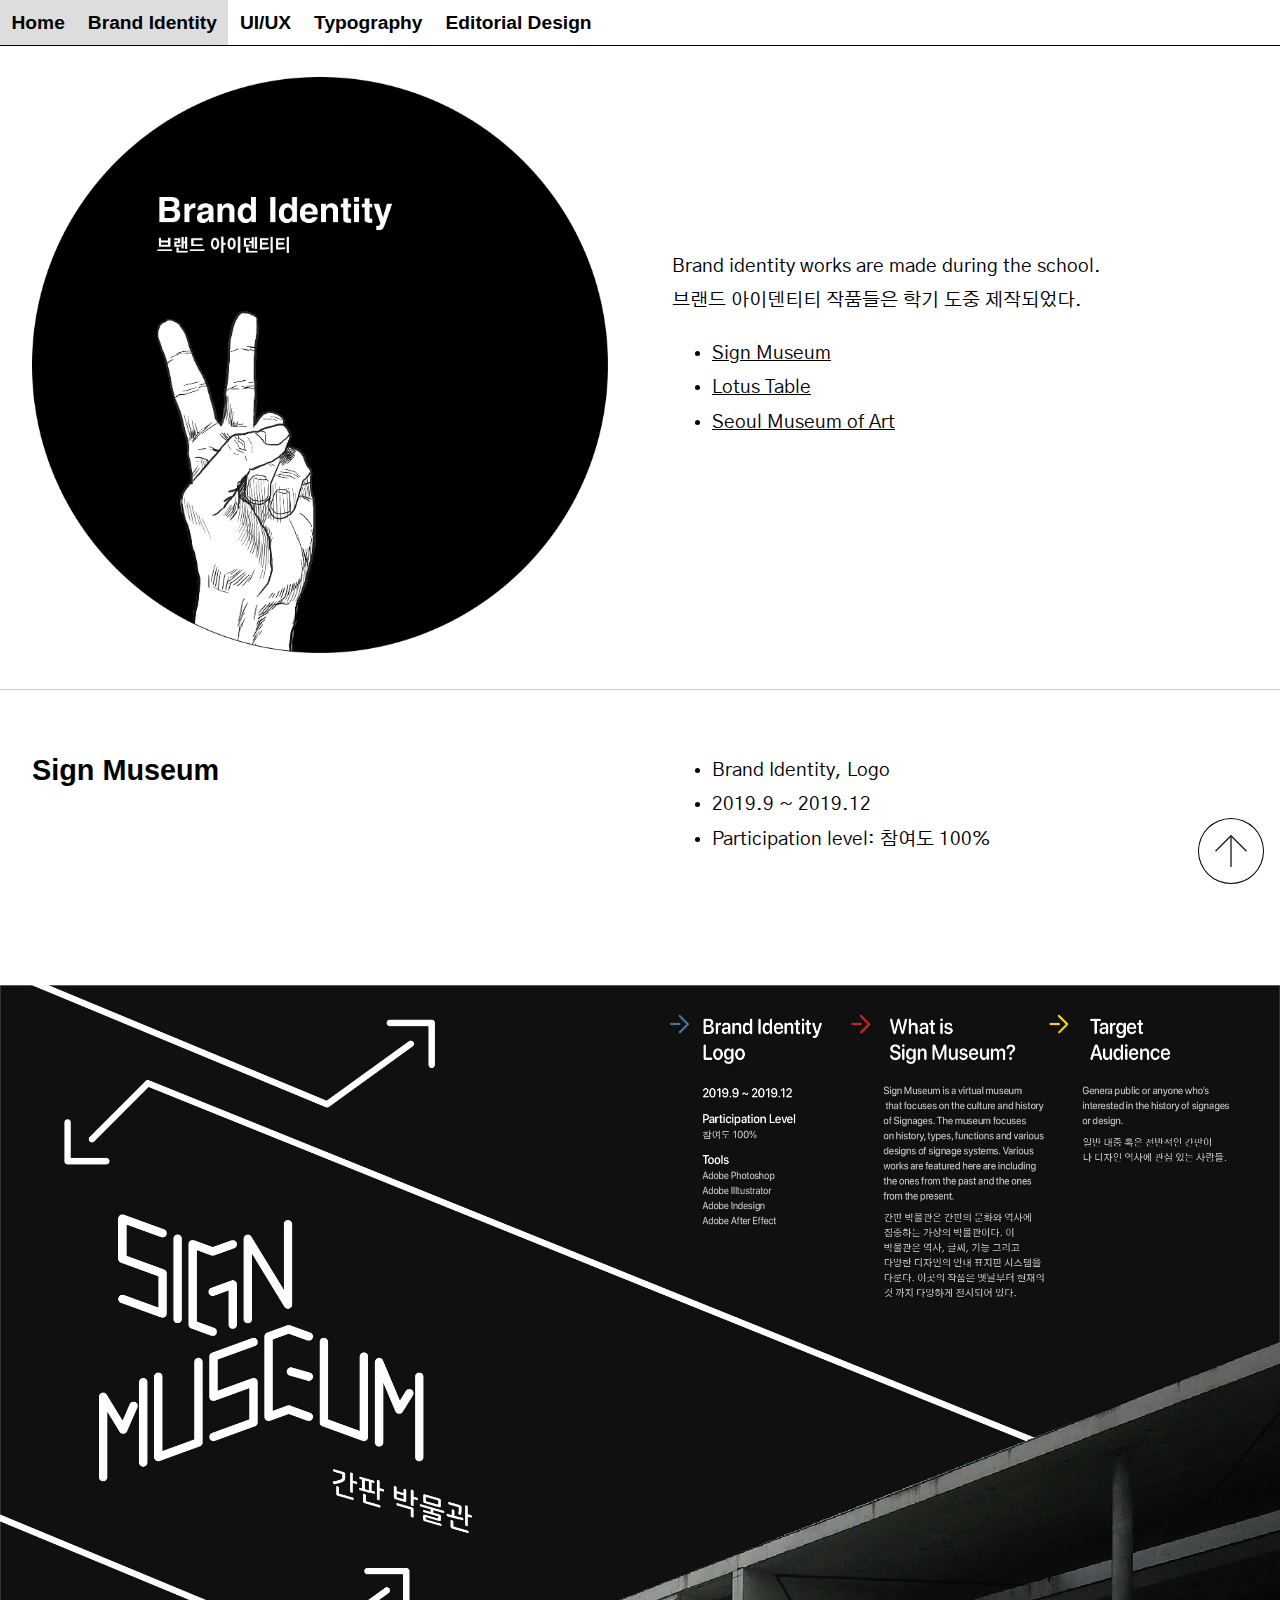
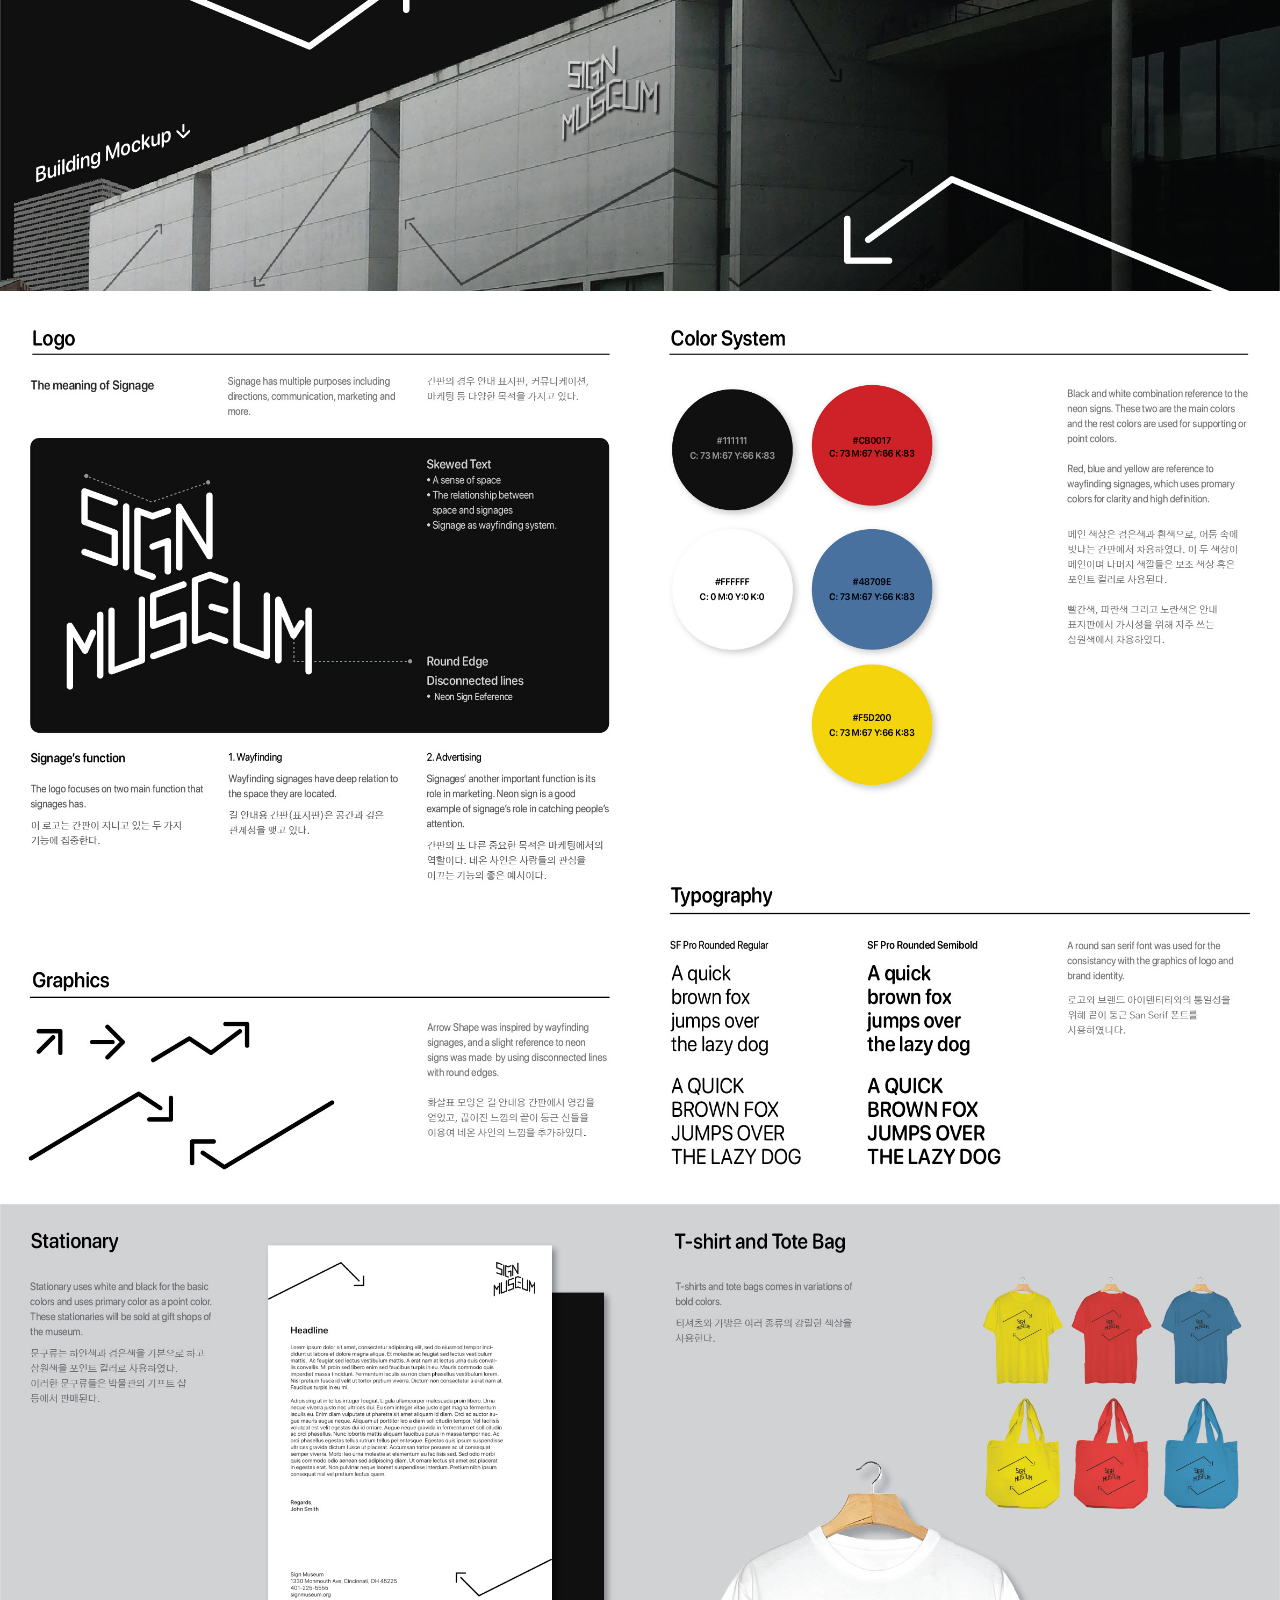
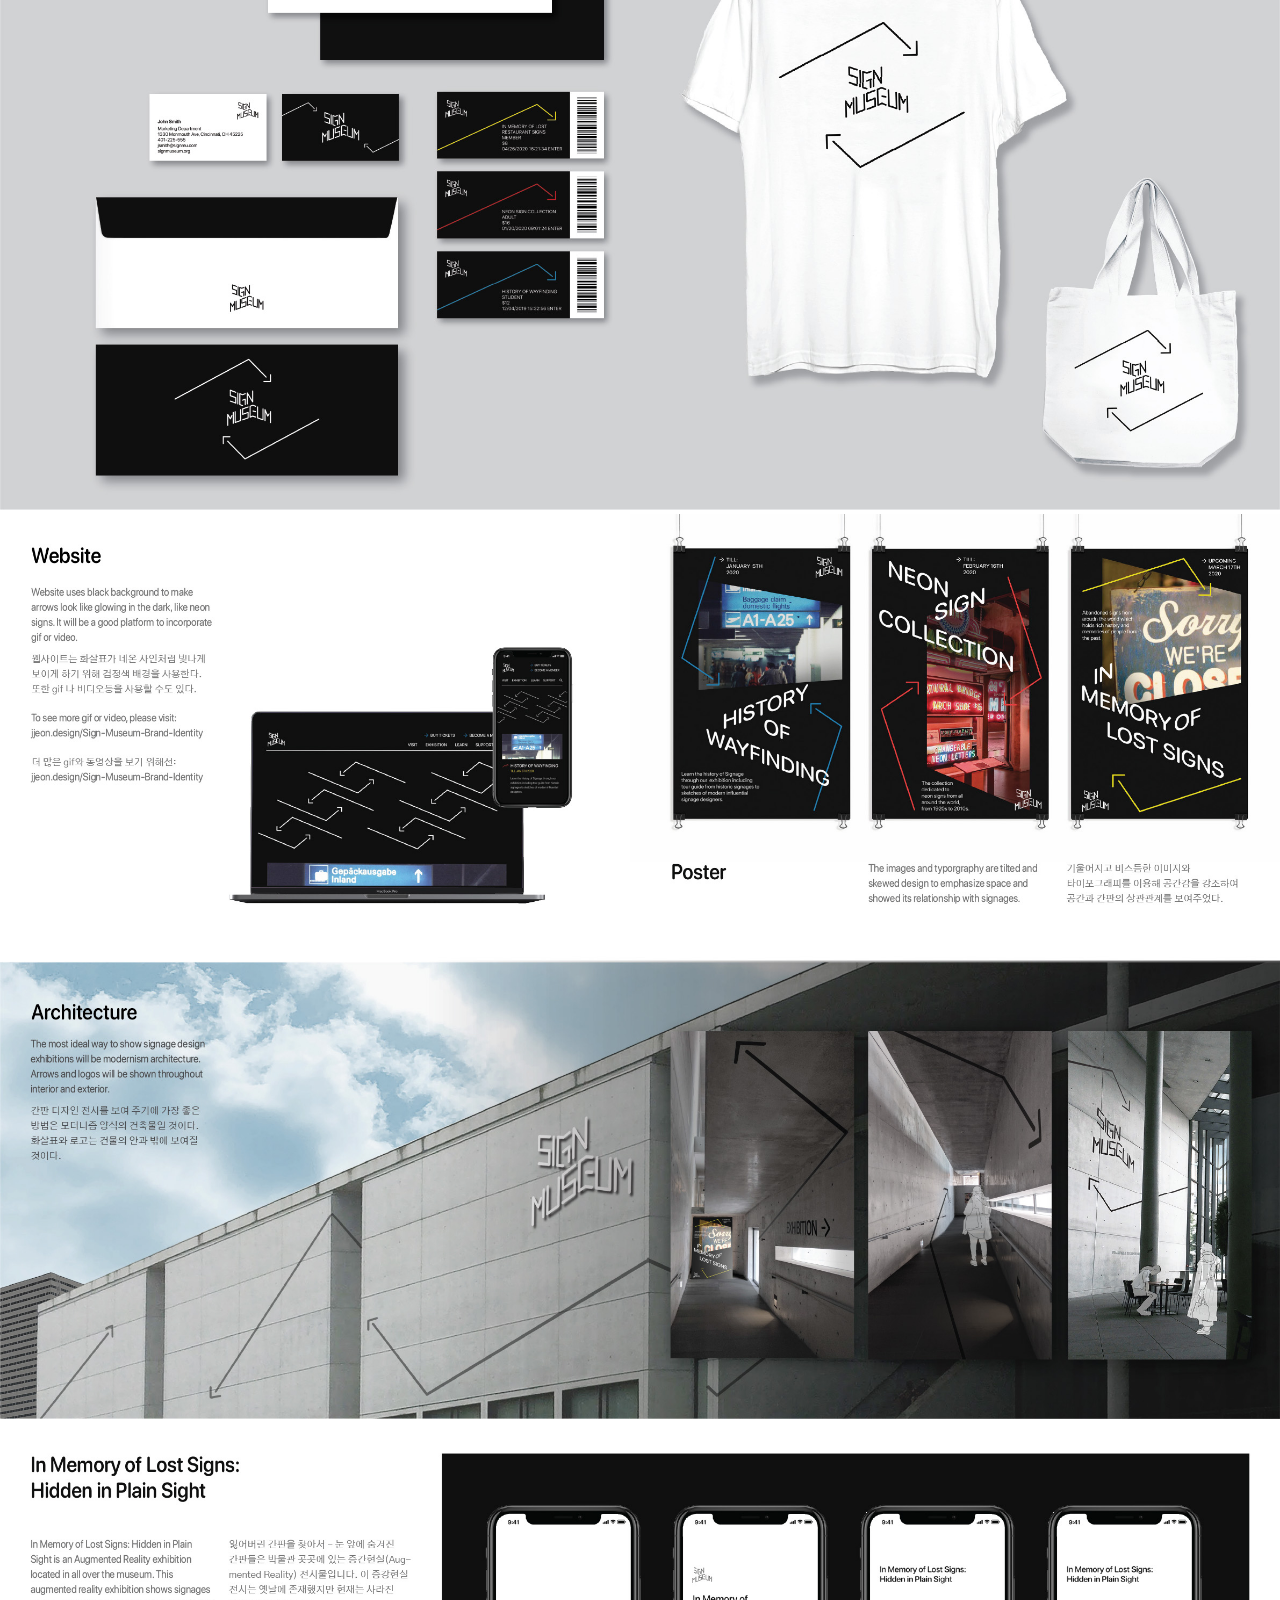
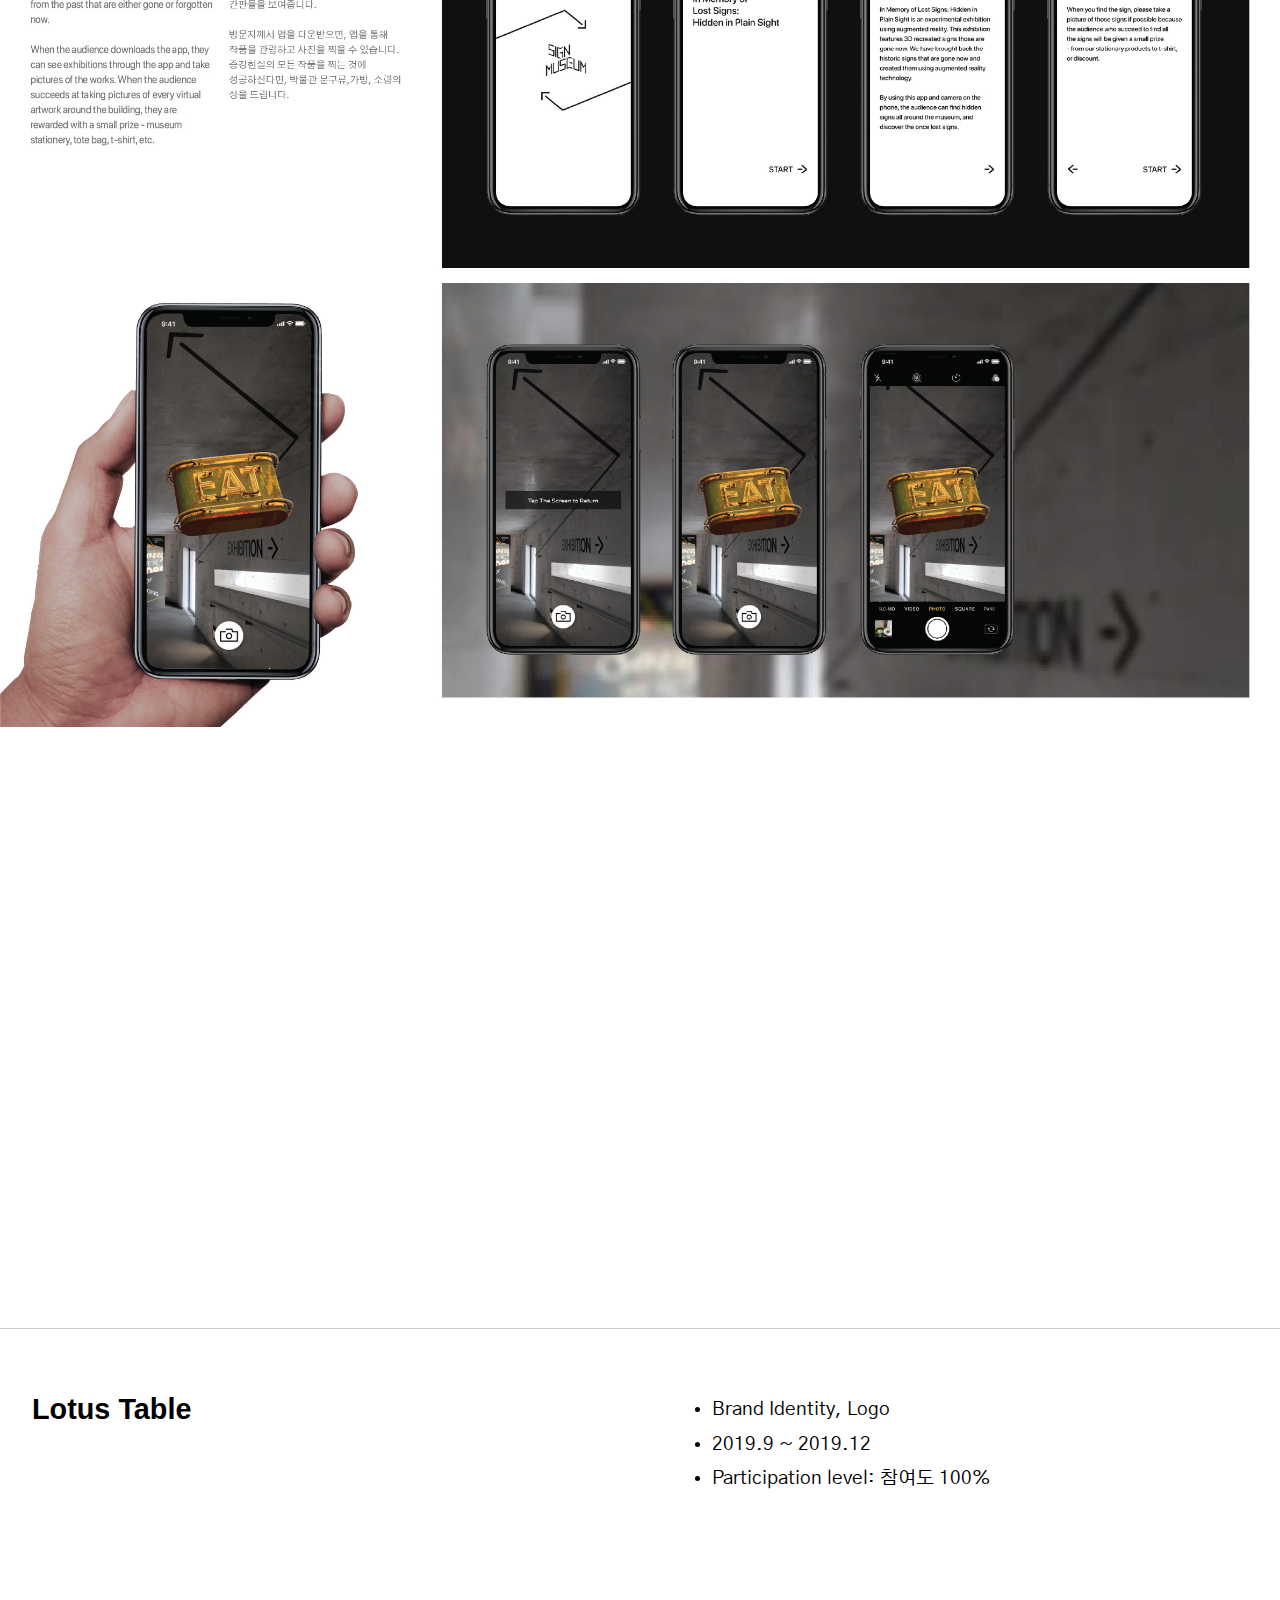
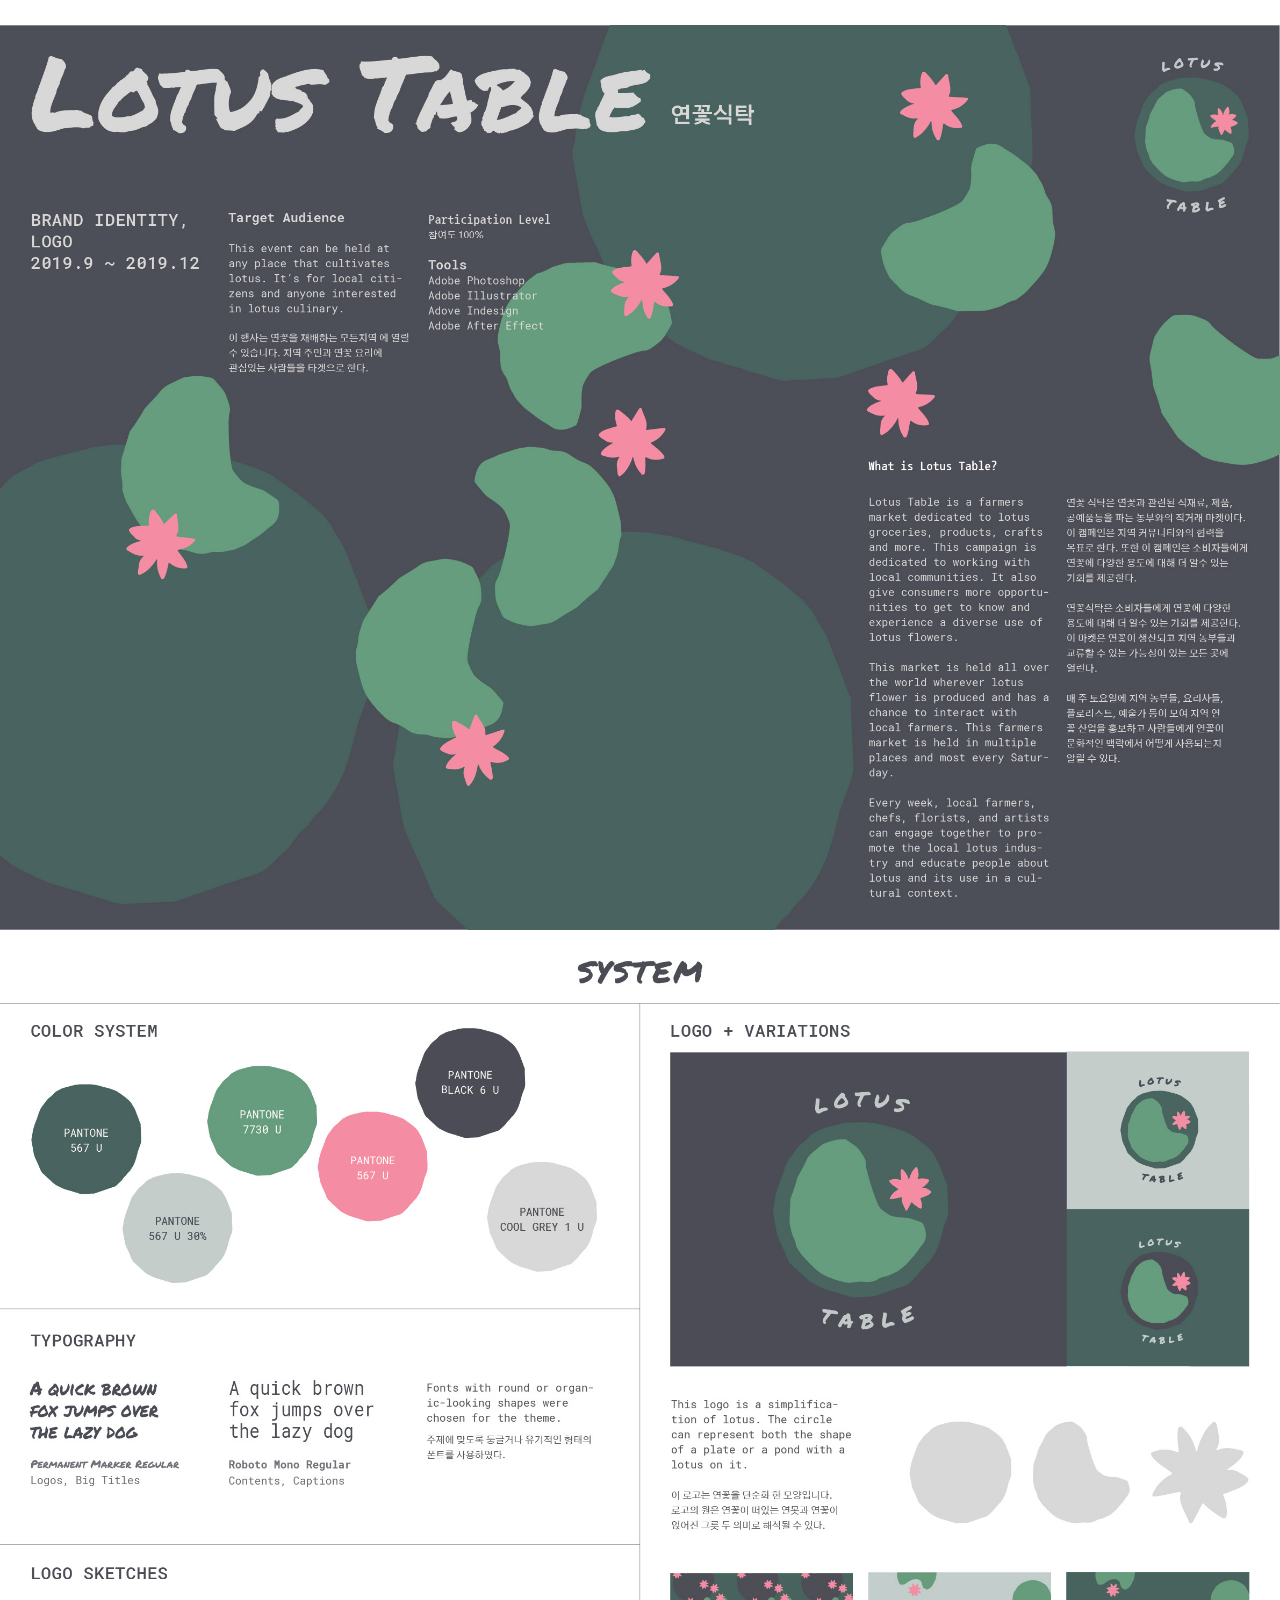
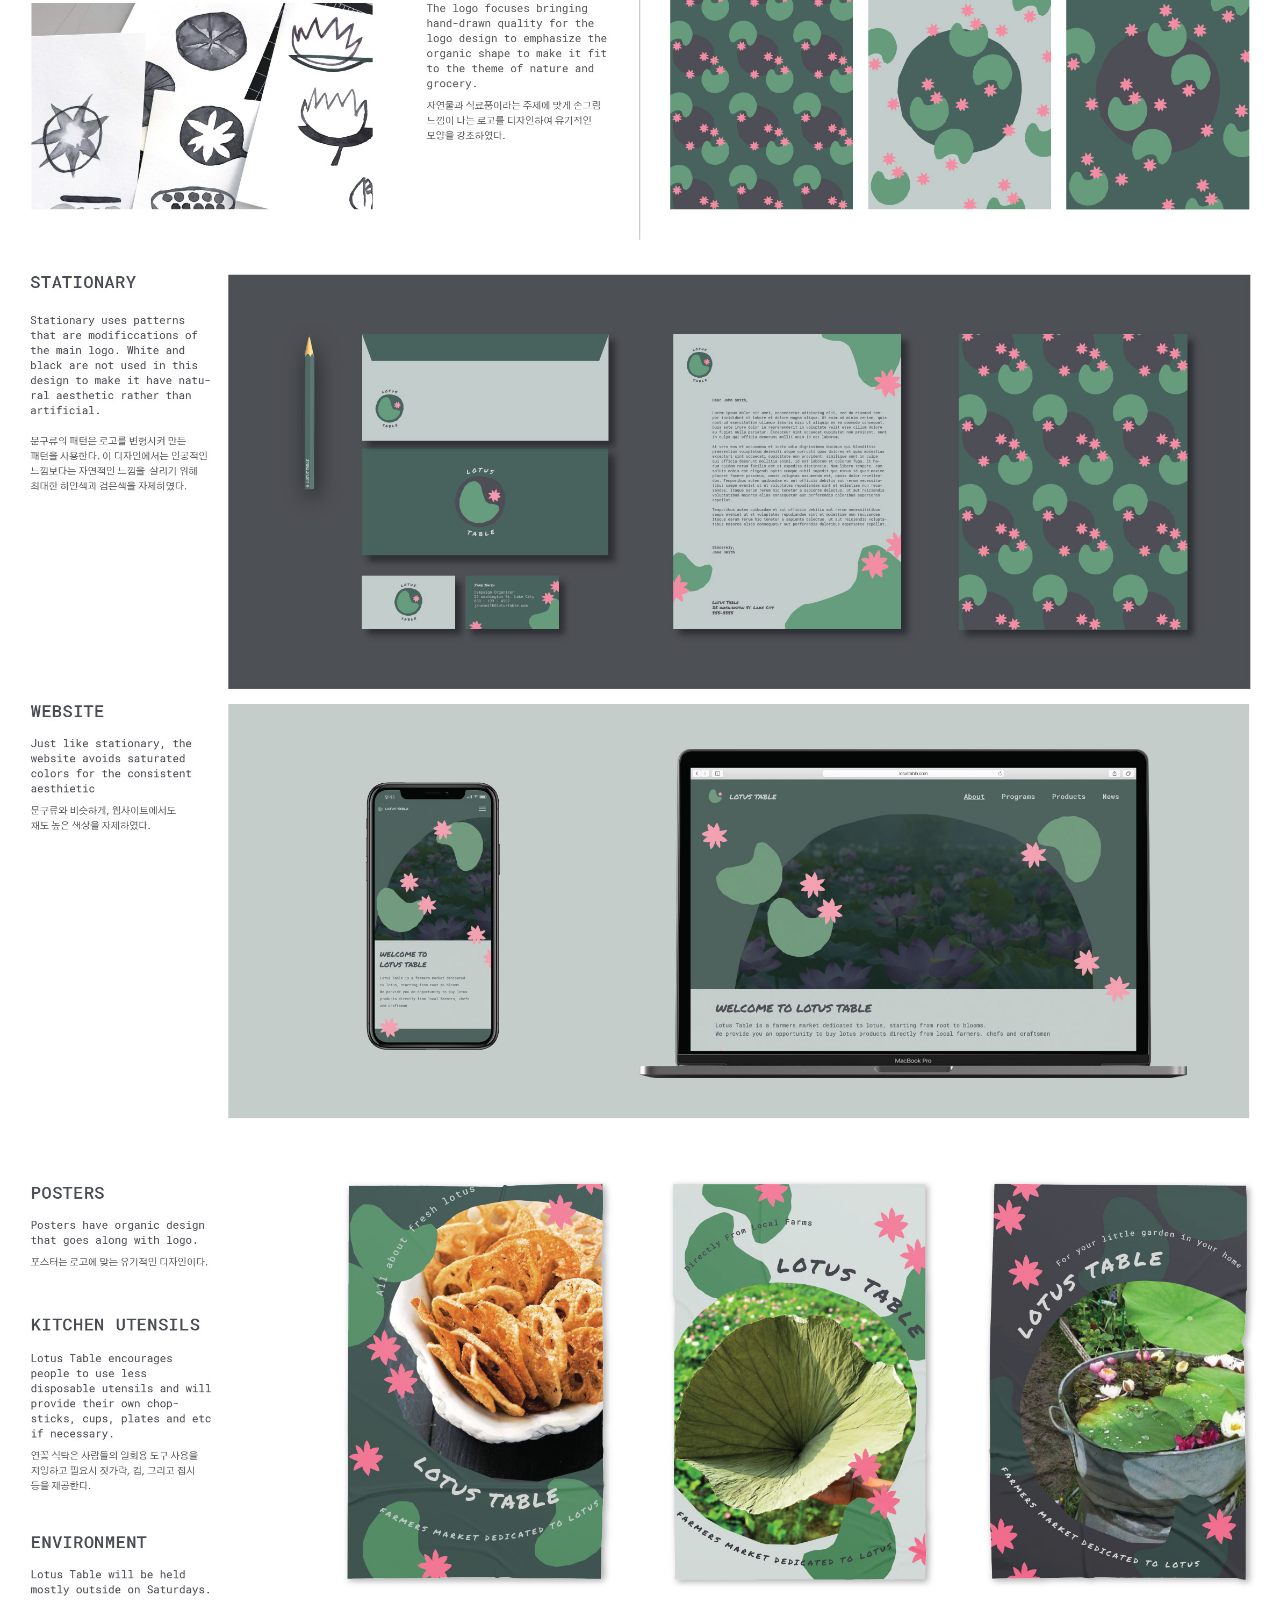
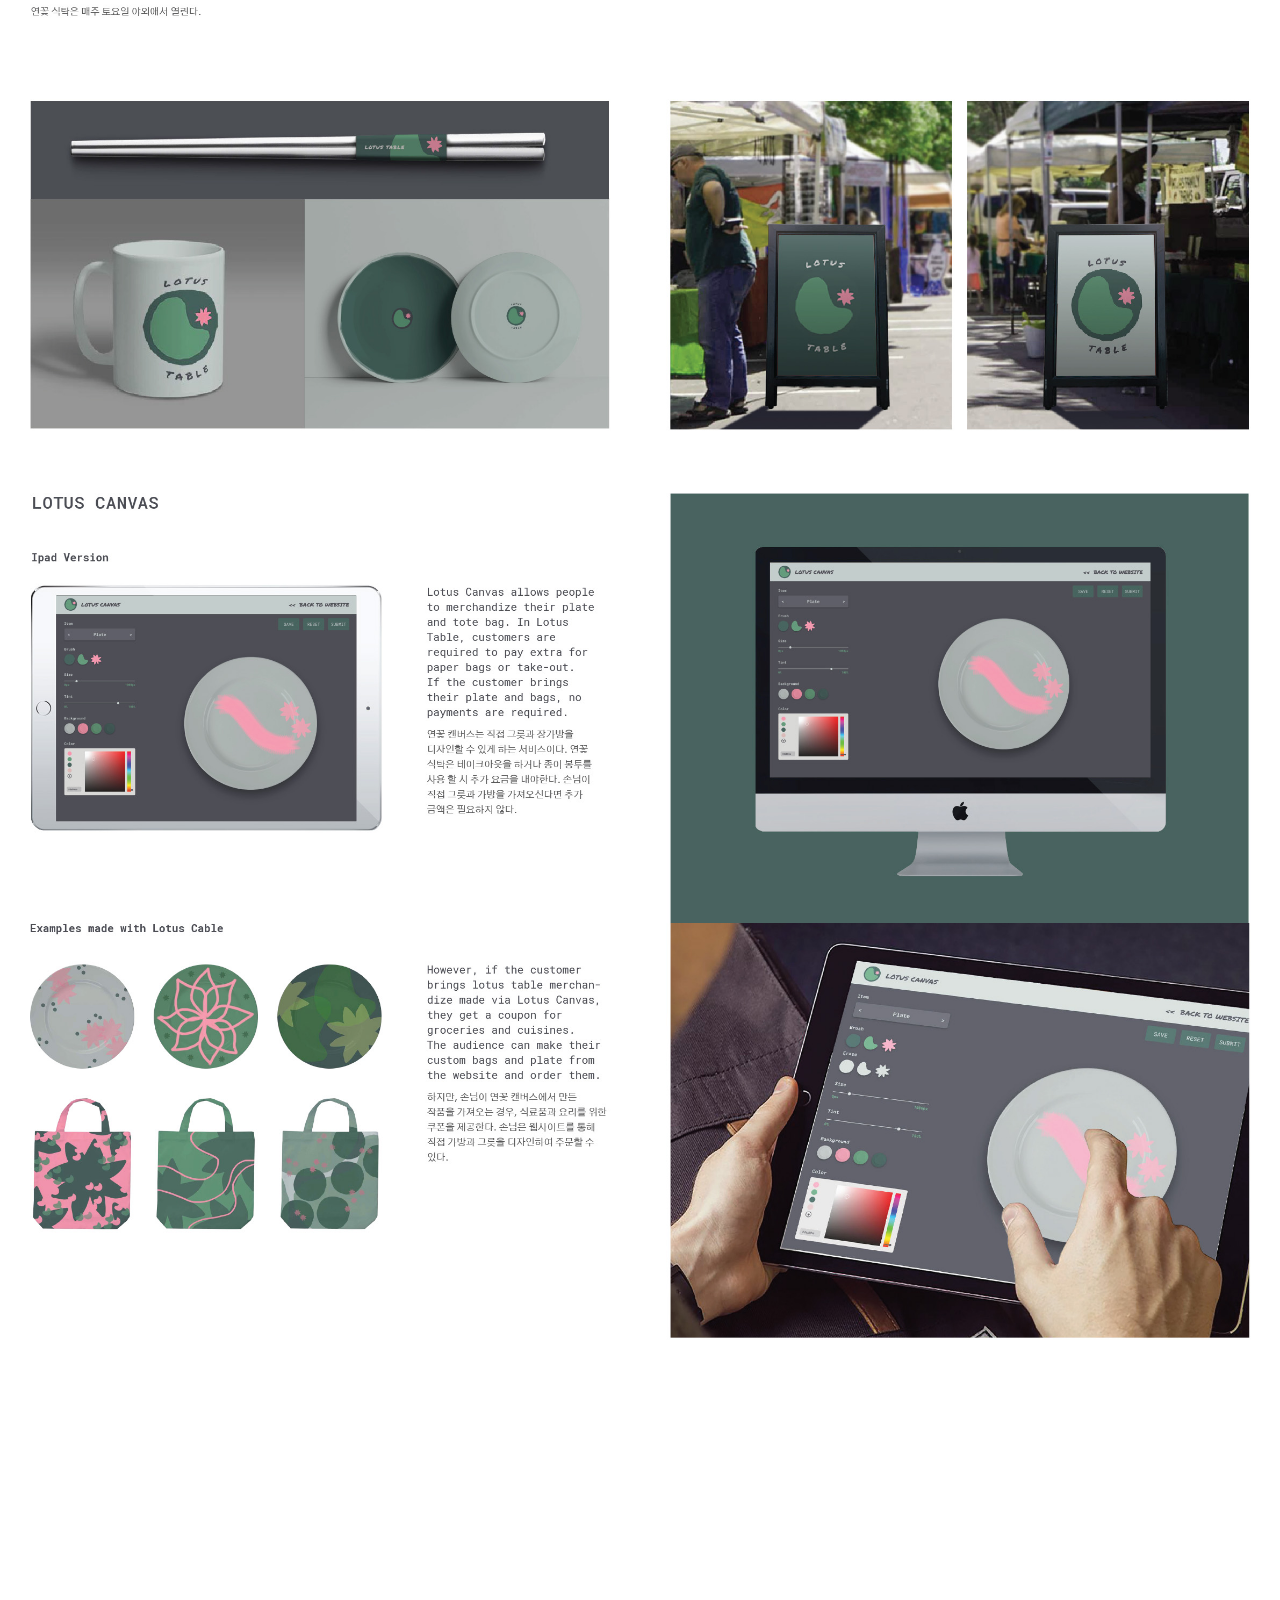
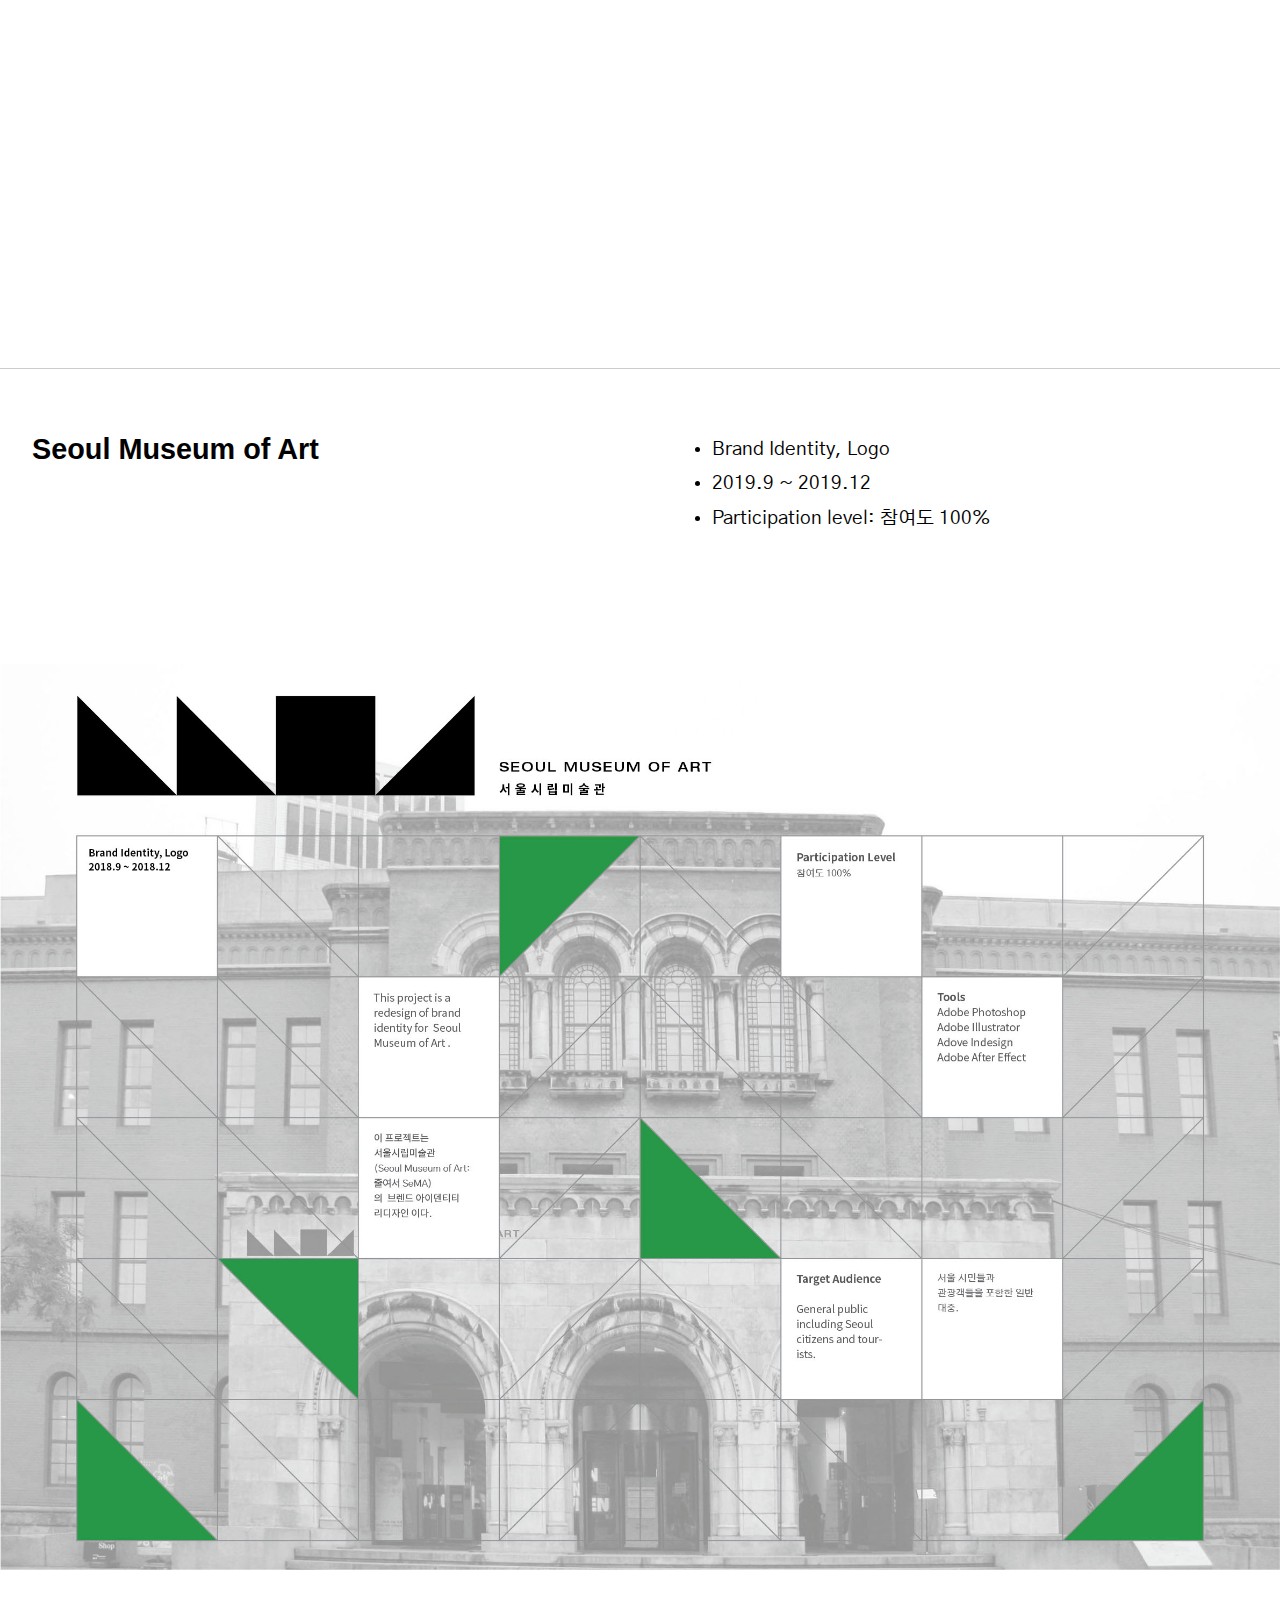
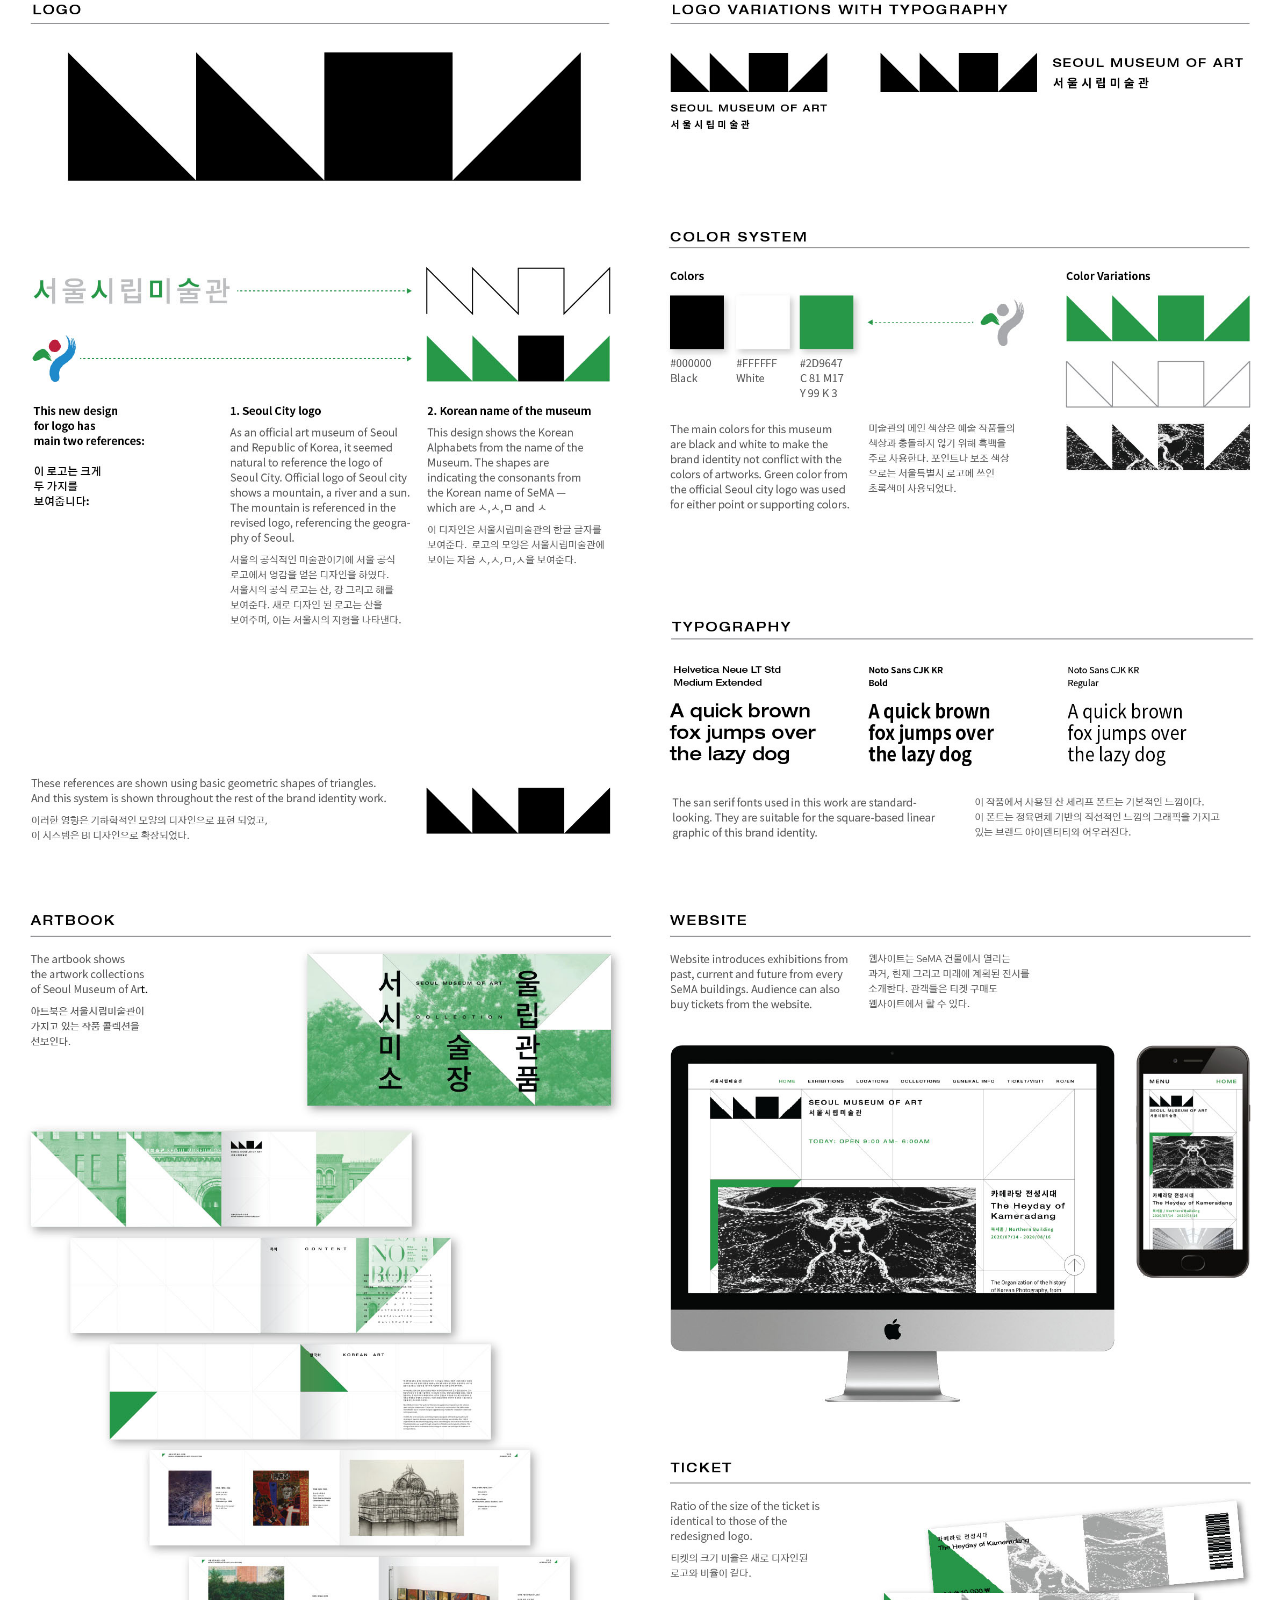
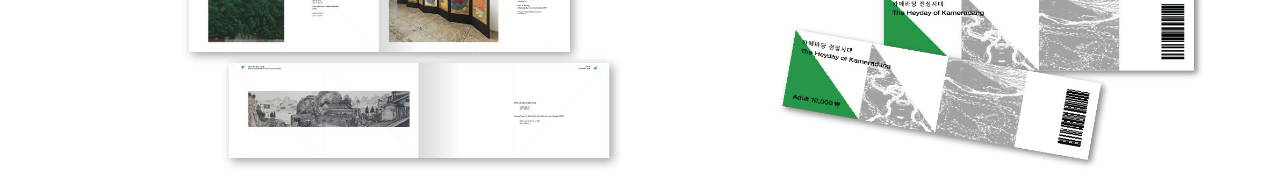
==== brand.html @ e3647de5 "asdf" ====
<!DOCTYPE html>
<html>
    <head>
        <title>Jueun Jeon's Portfolio</title>
        <meta http-equiv="X-UA-Compatible" content = "ie=edge">
        <meta charset="utf-8"> <!-- able multiple language -->
        <meta name="description" content="">
        <meta name ="viewport" content="width=device-width">
        <link rel="icon" href="circle.jpg">
        <link rel="stylesheet" type="text/css" href="index.css">
        <script src="index.js"></script>
        <link href="https://fonts.googleapis.com/css2?family=Gothic+A1:wght@100;200;300;400;500;600;700;800;900&display=swap" rel="stylesheet">
    </head>
    <body>
        <div class="nav" id="myNav">
            <a href="index.html">Home</a>
            <a class="current">Brand Identity</a>
            <a href="uiux.html">UI/UX</a>
            <a href="typo.html" >Typography</a>
            <a href ="edit.html" class="editorial">Editorial Design</a>
            <span href="javascript:void(0);" class="menu" onclick="navDrop()"> 
                Menu
            </span>
        </div>
        
        <div class="navmargin" id="top"></div>

        <a href="#top">
            <img src="arrow.svg" class="arrow">
        </a>

        <div class="body">

            <div class="section">
                <div class="innerbox">
                    <img src="brand/1_brand.png">
                </div>
                <div class="innerbox">
                    <div class="centertext">
                        <p>
                            Brand identity works are made during the school. <br>
                            브랜드 아이덴티티 작품들은 학기 도중 제작되었다. 
                        </p>
                        <br>
                        <ul>
                            <li><a href="#one">Sign Museum</a><br></li>
                            <li><a href="#two">Lotus Table</a></li>
                            <li><a href="#three">Seoul Museum of Art</a></li>
                        </ul>
                    </div>
                </div>
            </div>
          
            <!-- <div class="gap"></div> -->

            <!-- WORK -->
            <div class="text" id="one">
                <div class="innerbox">
                    <h5>Sign Museum</h5>
                </div>
                <div class="innerbox">
                    <ul>
                        <li>Brand Identity, Logo</li>
                        <li>2019.9 ~ 2019.12</li>
                        <li>Participation level: 참여도 100%</li>
                    </ul>
                </div>
            </div>

            <img src="brand/1_brand_1_1.jpg" class="slide">
            <img src="brand/1_brand_1_2.jpg" class="slide">
            <img src="brand/1_brand_1_3.jpg" class="slide">
            <img src="brand/1_brand_1_4.jpg" class="slide">
            <img src="brand/1_brand_1_5.jpg" class="slide">

            <div class="video">
                <iframe width="100%" max-width="600" height="400px" src="https://www.youtube.com/embed/cWRqGa3ECNA" frameborder="0" allow="accelerometer; autoplay; clipboard-write; encrypted-media; gyroscope; picture-in-picture" allowfullscreen></iframe>
            </div>
            
            
            <!-- WORK -->
            <div class="text" id="two">
                <div class="innerbox" >
                    <h5>Lotus Table</h5>
                </div>
                <div class="innerbox">
                    <ul>
                        <li>Brand Identity, Logo</li>
                        <li>2019.9 ~ 2019.12</li>
                        <li>Participation level: 참여도 100%</li>
                    </ul>
                </div>
            </div>

            <img src="brand/1_brand_2_1.jpg" class="slide">
            <img src="brand/1_brand_2_2.jpg" class="slide">
            <img src="brand/1_brand_2_3.jpg" class="slide">
            <img src="brand/1_brand_2_4.jpg" class="slide">
            <img src="brand/1_brand_2_5.jpg" class="slide">
            

            <div class="video">
                <iframe width="100%" max-width="600" height="400px" src="https://www.youtube.com/embed/yQxjWr2YWng" frameborder="0" allow="accelerometer; autoplay; clipboard-write; encrypted-media; gyroscope; picture-in-picture" allowfullscreen></iframe>
            </div>
    
    
            <!-- WORK -->
            <div class="text" id="three">
                <div class="innerbox" >
                    <h5>Seoul Museum of Art</h5>
                </div>
                <div class="innerbox">
                    <ul>
                        <li>Brand Identity, Logo</li>
                        <li>2019.9 ~ 2019.12</li>
                        <li>Participation level: 참여도 100%</li>
                    </ul>
                </div>
            </div>
    
            <img src="brand/1_brand_3_1.jpg" class="slide">
            <img src="brand/1_brand_3_2.jpg" class="slide">
            <img src="brand/1_brand_3_3.jpg" class="slide">
    
        </div>

    </body>
</html>
---- index.css ----
html,body{
    scroll-behavior: smooth;
    margin-left:0;padding: 0;
}

body{
    background: #ffffff;
    width: 100%;
    max-width: 1436px;
    margin:0 auto 0 auto;
    position:relative;
    left:0;right:0;
}

/* IMGS */
.titleimg{
    width:48%;
    margin:  2em auto 2em auto;
    animation: appearance 0.6s linear;
}

img{
    width:100%;
}

.video{
    width: 100%;
    height: 60%;
    max-width: 600px;
    margin: 6em auto 6em auto;
}

@keyframes appearance{
    0%{
        transform: translateY(10px);
        opacity:0;
    }
    100%{
        transform: translateY(0px);
        opacity:1;
    }
}

/* NAVIGATION BAR */
.nav{
    width:100vw;
    background-color: #ffffff;
    z-index: 4;
    position:fixed;
    top:0;left:0;right:0;
    border-bottom: 1.2px solid black;
    box-sizing:border-box;
    height: 2.9em;
}

.nav a{
    /* float: left; */
    color:black;
    display:block;
    float:left;
}

.nav a, .menu{
    font-family: 'Helvetica', sans-serif;
    font-weight: 600;
    font-size: 1.2em;
    text-decoration: none;
    padding: 0.6em;
}

.nav a:hover{
    color: black;
    text-decoration: none;
    background-color:#dddddd;
    transition: background-color 0.3s ease;
}

.nav a:active{
    color: black;
    background-color:#dddddd;
    transition: background-color 0.3s ease;
}

.current{
    background-color:#dddddd;
}

.navmargin{
    height: 2.8em;
}

/* TOP ICON */

.arrow{
    width: 2em;
    background: #ffffff;
    padding: 1em;
    border-radius: 50%;
    border: 1px solid black;
    position:fixed;
    bottom: 1em;
    right:1em;
    z-index: 4;
}

/* TYPOGRAPHY */

h1{
    font-family: 'Helvetica', sans-serif;
    font-weight: 800;
    font-size: 3em;
    text-decoration: none;
    color:white;
    margin:0px;
    text-align: center;

}

h2{
    font-family: 'Helvetica', sans-serif;
    font-weight: 800;
    font-size: 2.4em;
    text-decoration: none;
    color:black;
    margin:0;
}

h5{
    font-family: 'Helvetica', sans-serif;
    font-weight: 800;
    font-size: 1.8em;
    text-decoration: none;
    color:black;
    margin:0;
}

h6{
    font-weight: 600;
}

a{
    color: black;
}

p,ul{
    font-weight: 400;
}

p, ul, h6{
    font-family: 'Gothic A1', sans-serif;
    font-size: 1.2em;
    line-height: 1.8em;
    text-decoration: none;
    /* color:black; */
    margin:0;
}

/* DIVS */
.section, .text{
    display:flex;
    width:100%;
    animation: appearance 0.6s linear;
}

.text{
    border-top: 1px solid #cccccc;
    margin: 0 0 6em 0;
    padding: 2em 0 0 0;
}

.innerbox{
    width:100%; 
    box-sizing:border-box;
    padding: 2em;
}

.slide{
    width:100%;
    margin:0;padding:0;
    box-sizing:border-box;
    display:inline-block;
    left:0;right:0;bottom:0;
    animation: appearance 0.6s linear;
}

.line{
    border-top: 1px solid #cccccc;
}


/* SCROLLBAR */

::-webkit-scrollbar {
    width: 12px;
}

::-webkit-scrollbar-track {
    background:black;
}

::-webkit-scrollbar-thumb {
    background: #444;
    border-radius: 12px;
}

/* RESPONSIVE */


@media screen and (min-width:801px){

    /* NAVIGATION BAR */

    .menu{
        display:none;
    }

    .centertext{
        margin: 30% 0 30% 0;
    }

    .circle{
        width: 36vw;
        height:36vw;
        border-radius: 50%;
        background-color:black;
        color:white;
        margin:auto;
    }
}

@media screen and (max-width:800px){

    .centertext{
        top: 0;
        -ms-transform: translateY(0);
        transform: translateY(0);
    }

    .circle{
        width: 84vw;
        height:84vw;
        border-radius: 50%;
        background-color:black;
        color:white;
        margin:auto;
    }

    /* IMGS */
    .titleimg{
        width:96%;
        margin:  2em auto 2em auto;
        animation: appearance 0.6s linear;
    }
        
    /* SCROLLBAR */
    ::-webkit-scrollbar {
        display: none;
    }

    /* div */
    .section, .text{
        display:inline-block;
        width:100%;
    }

    .innerbox{
        padding: 1.2em 2em 1.2em 2em;
    }

    text{
        padding: 1em 0 0 0;
    }

    /* NAVIGATION BAR */
    .menu{
        display:block;
        float:right;
    }

    .menu:hover{
        color: black;
        background-color:#dddddd;
        transition: background-color 0.3s ease;
    }

    .nav a:not(:first-child){display:none;}

    .nav.responsive{
        left:0;
        border-bottom: 1px solid black;
    }

    .nav.responsive .menu {
        position: absolute;
        right:0; top:0;
    }

    .nav.responsive.home{
        position: absolute;
    }
    
    .nav.responsive a {
        float: none;
        display: block;
        text-align: left;
        background-color: #ffffff;
    }

    .nav.responsive a:hover{
        background-color:#dddddd;;
    }
    .editorial{
        border-bottom: 1px solid black;
    }
}
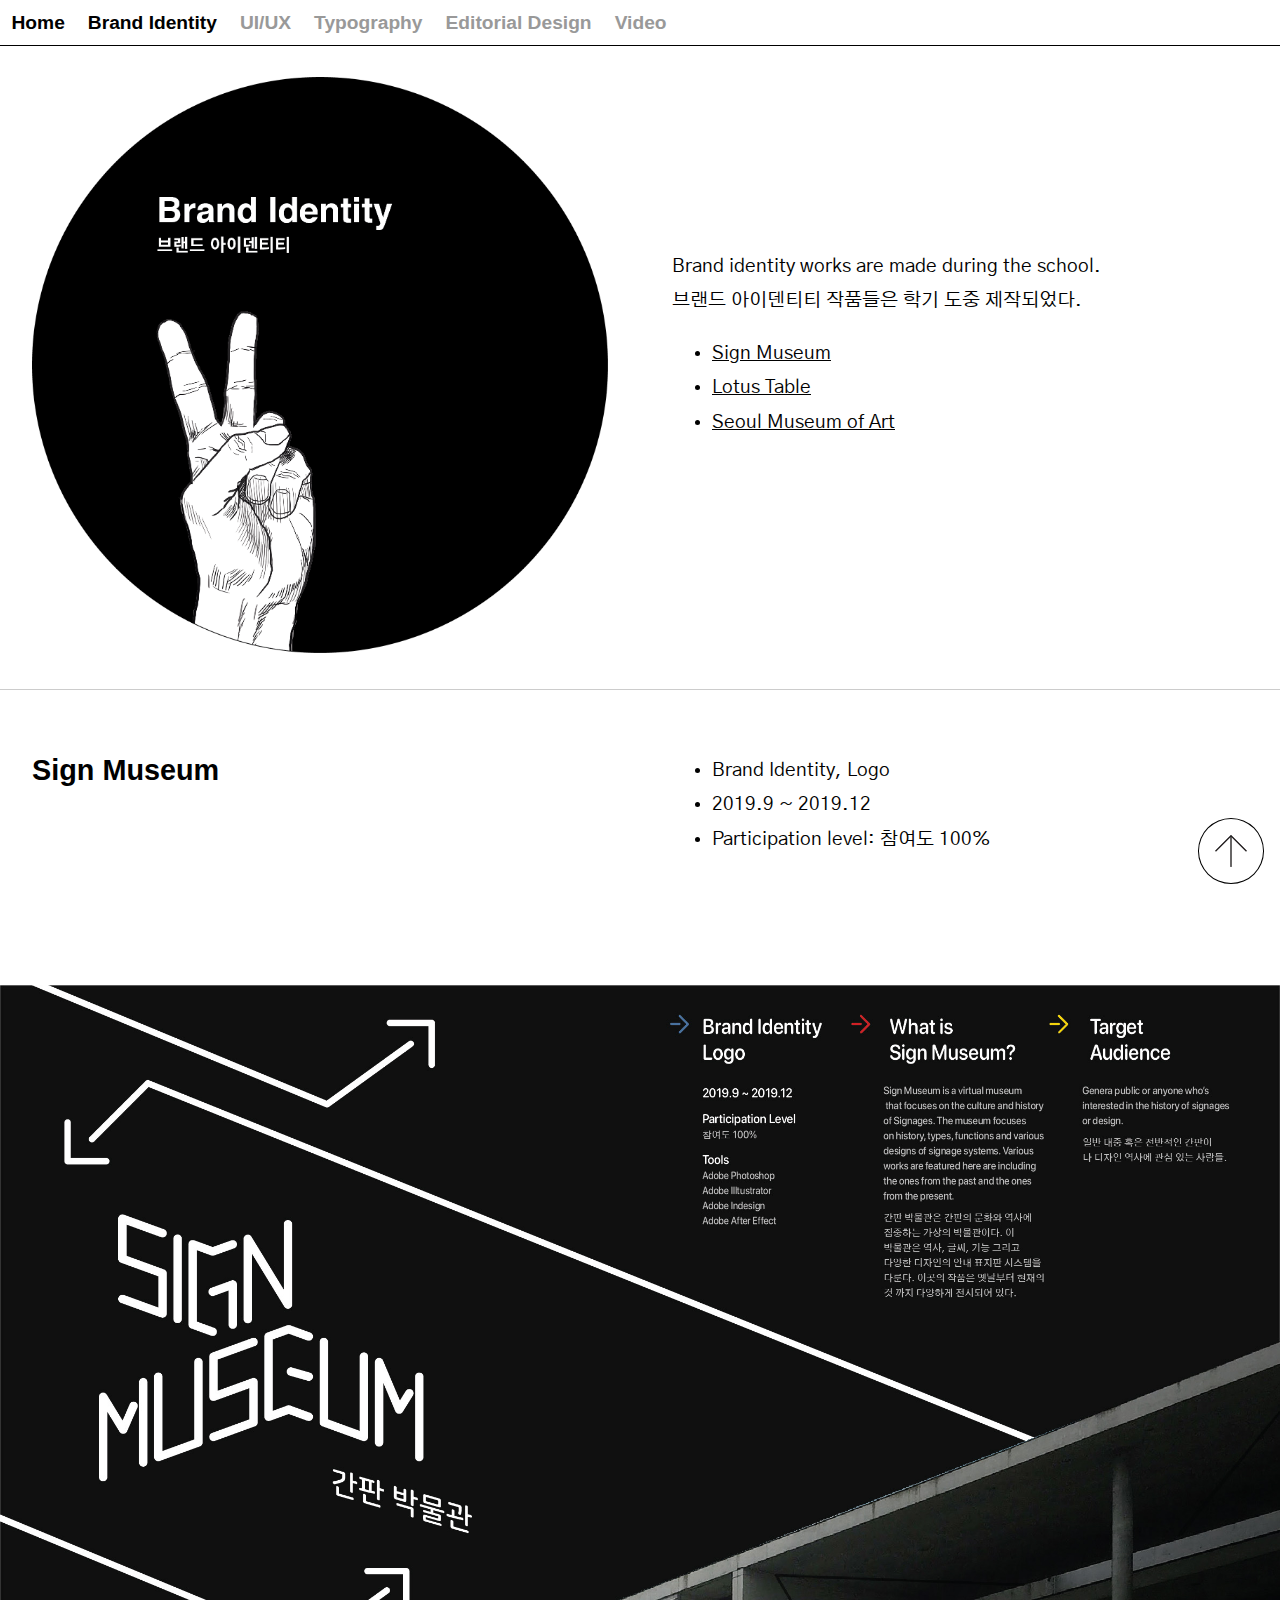
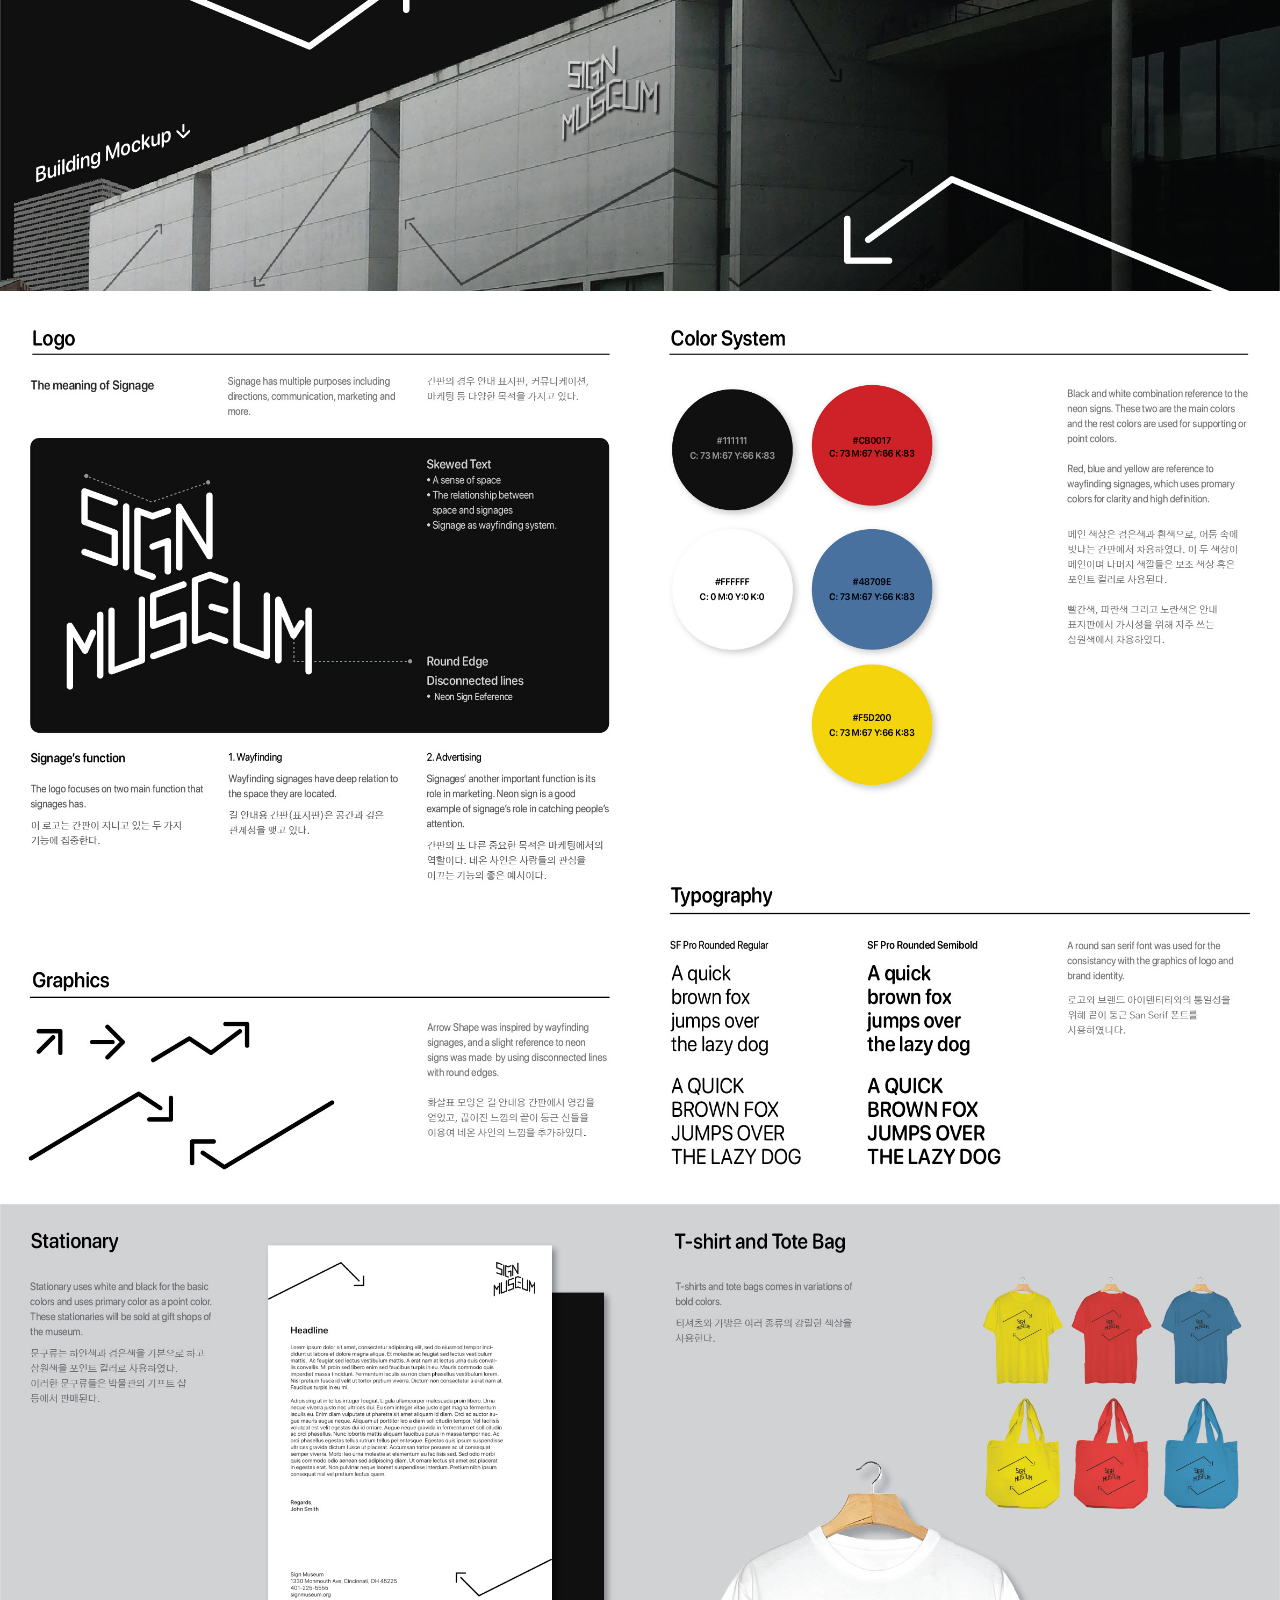
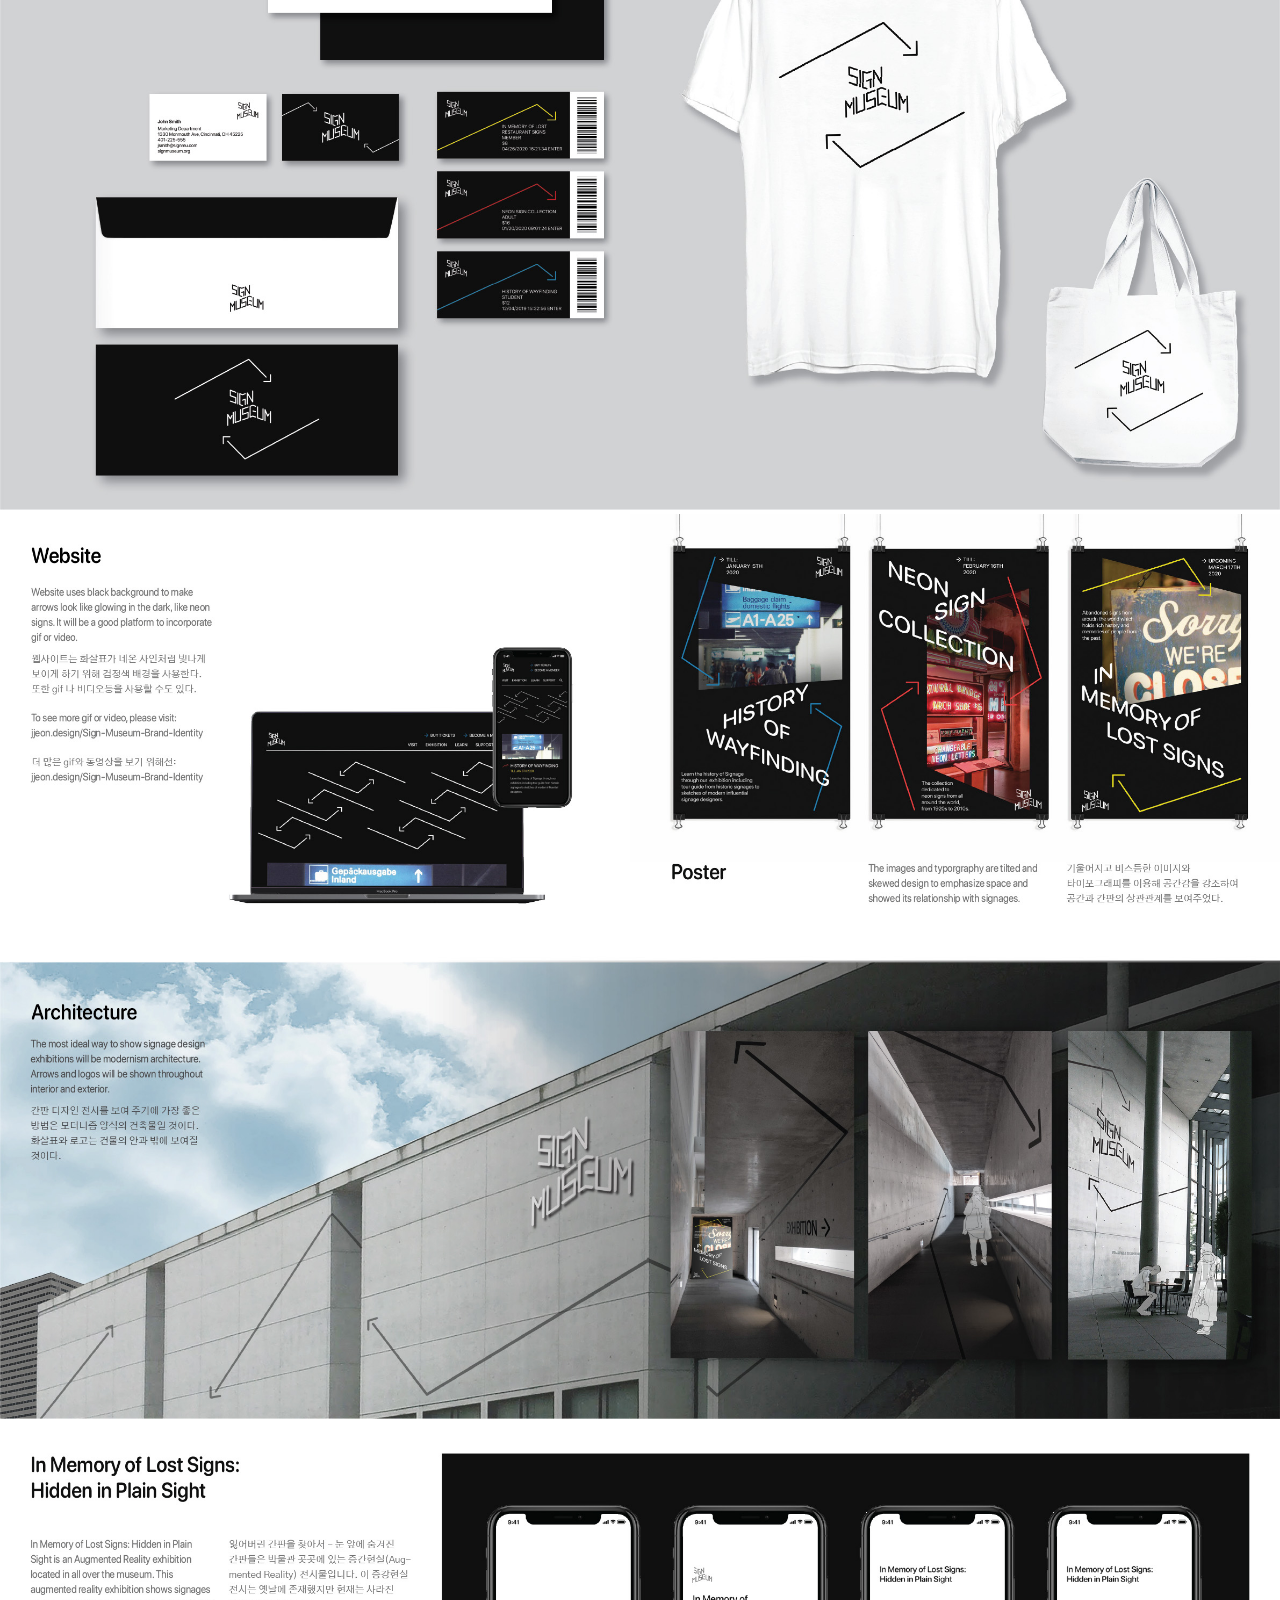
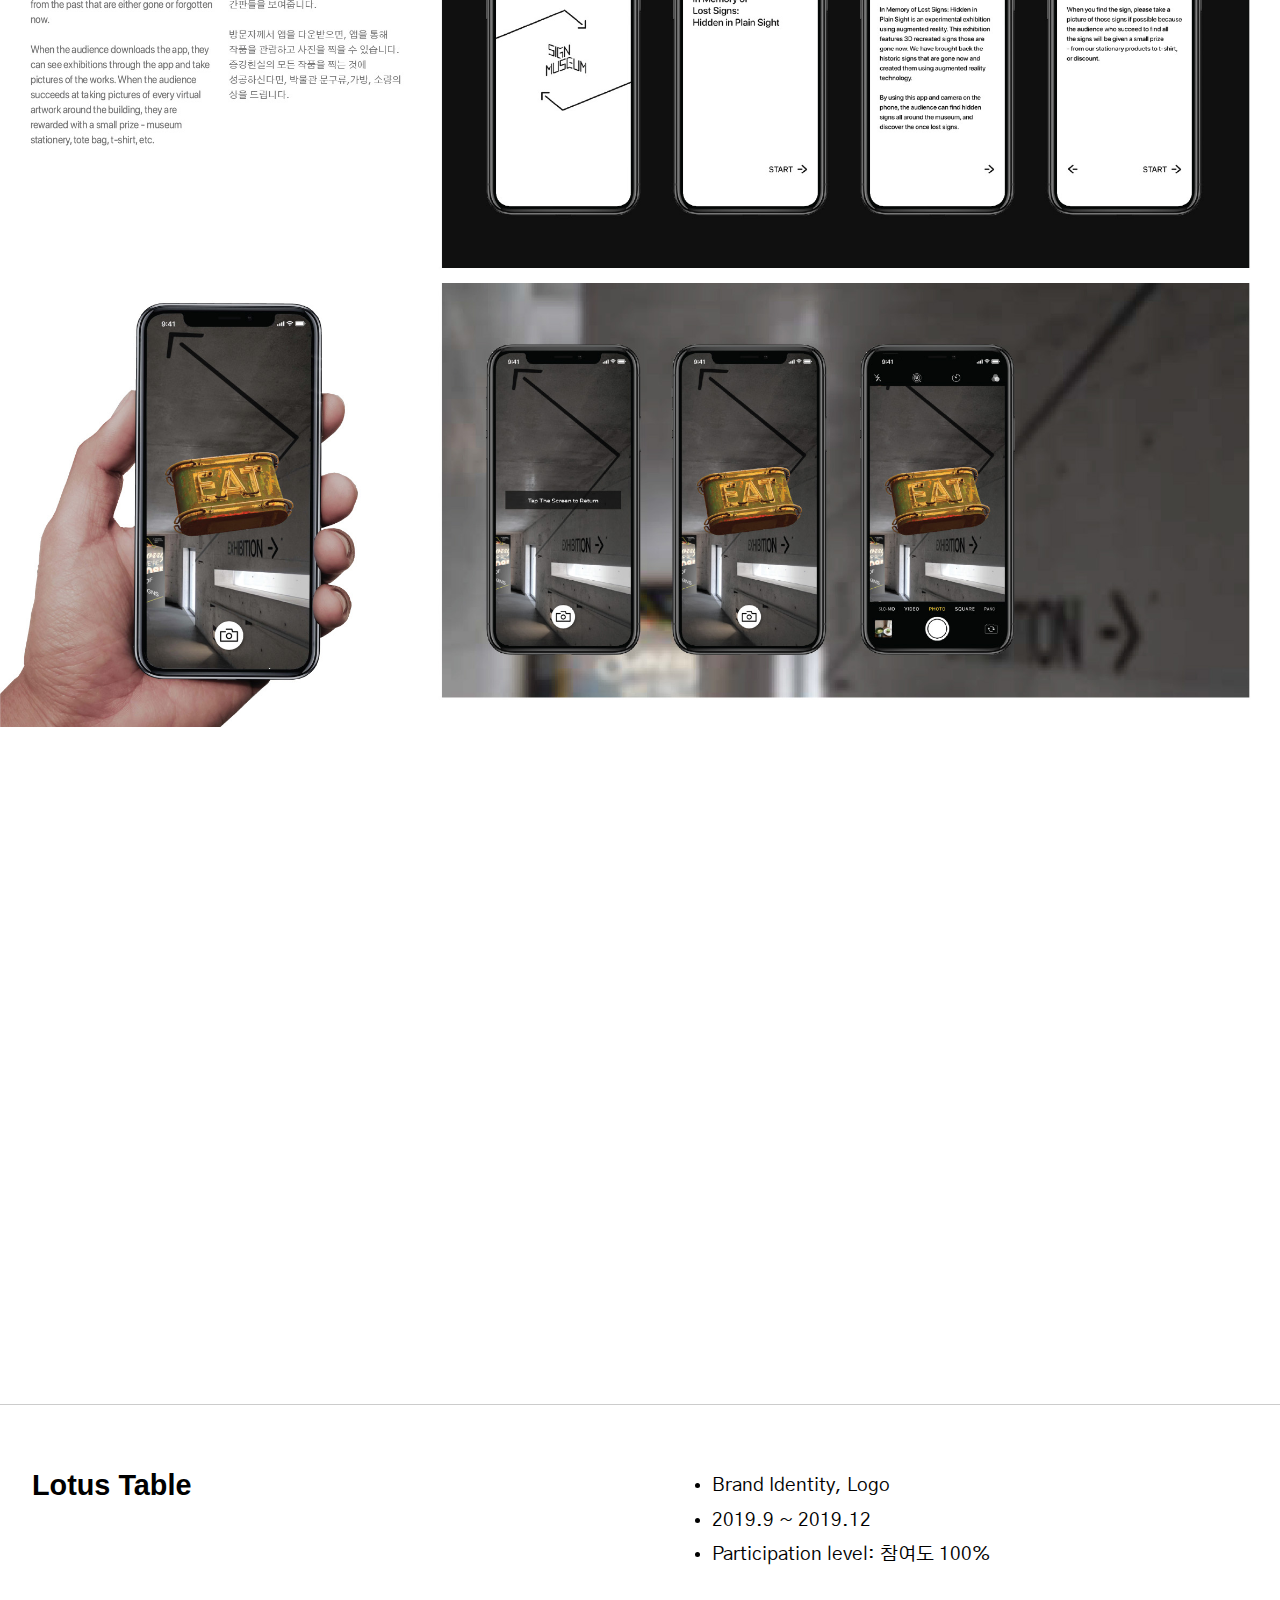
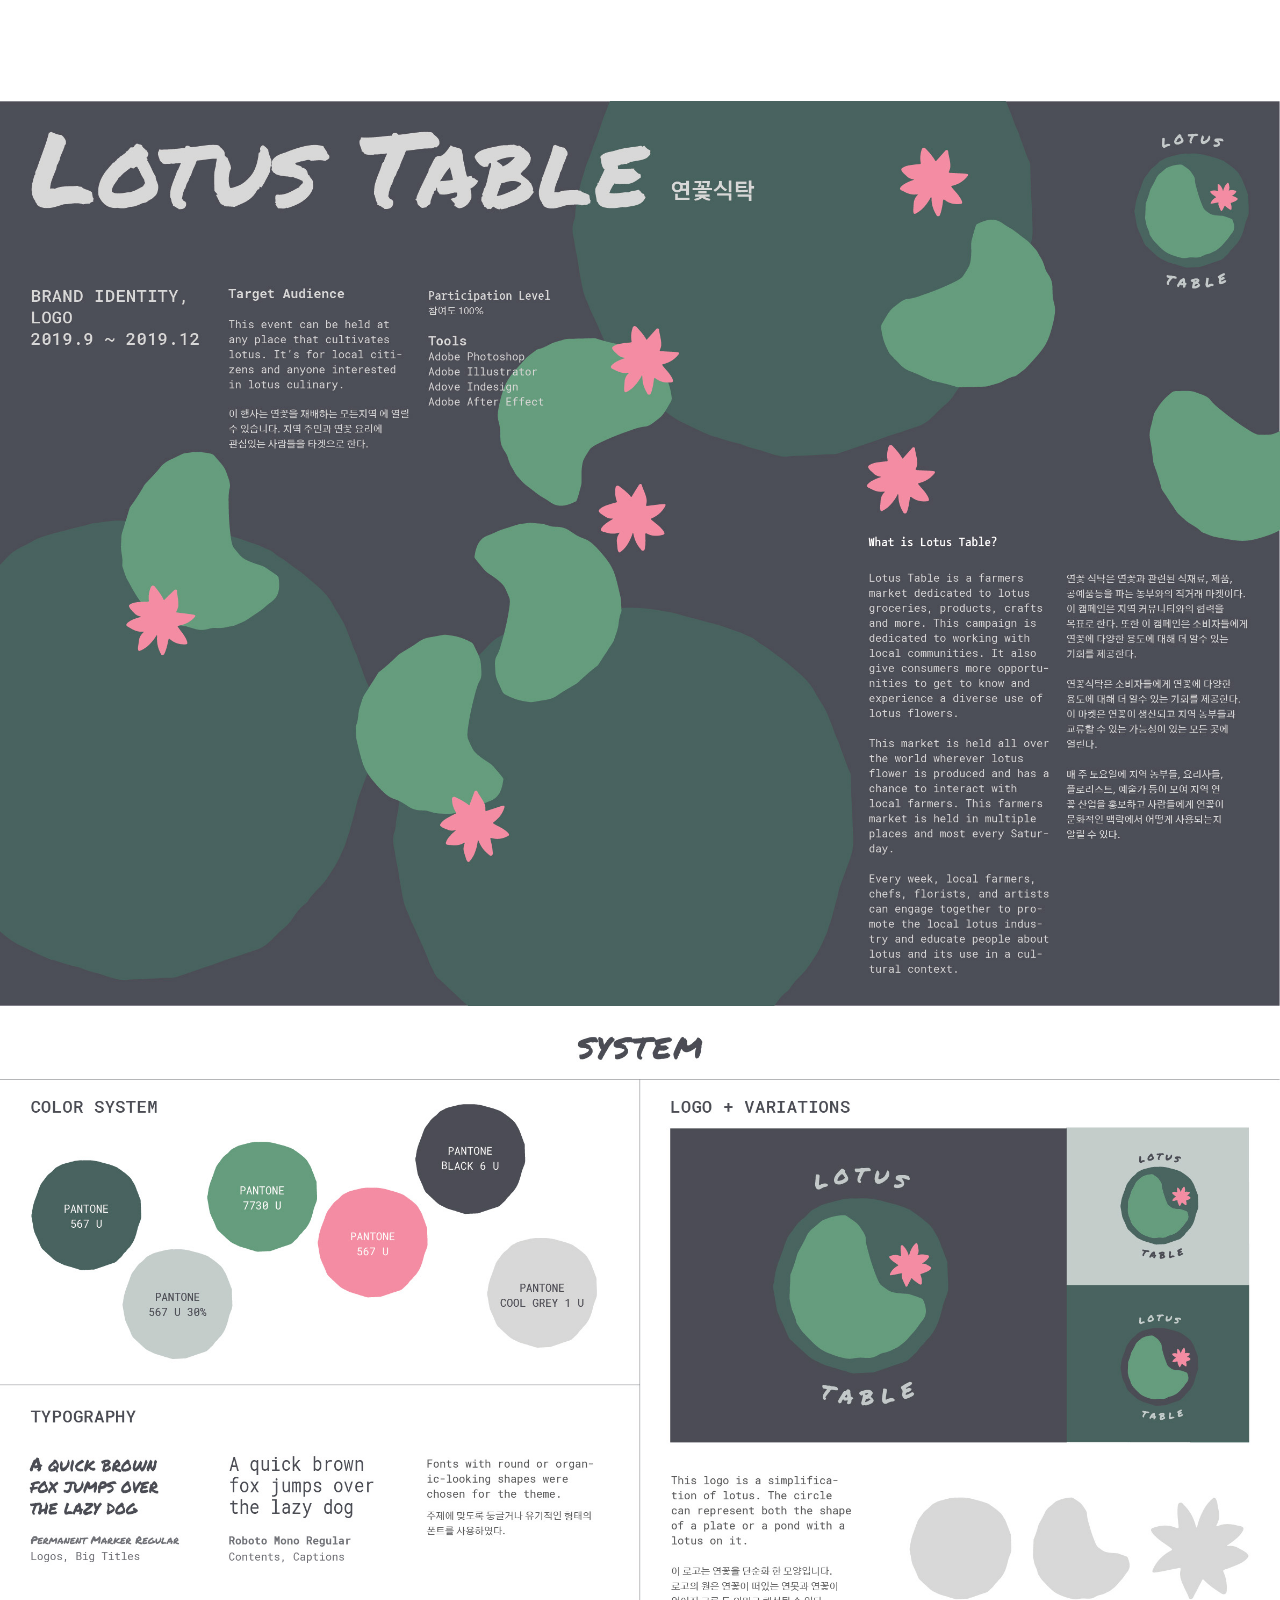
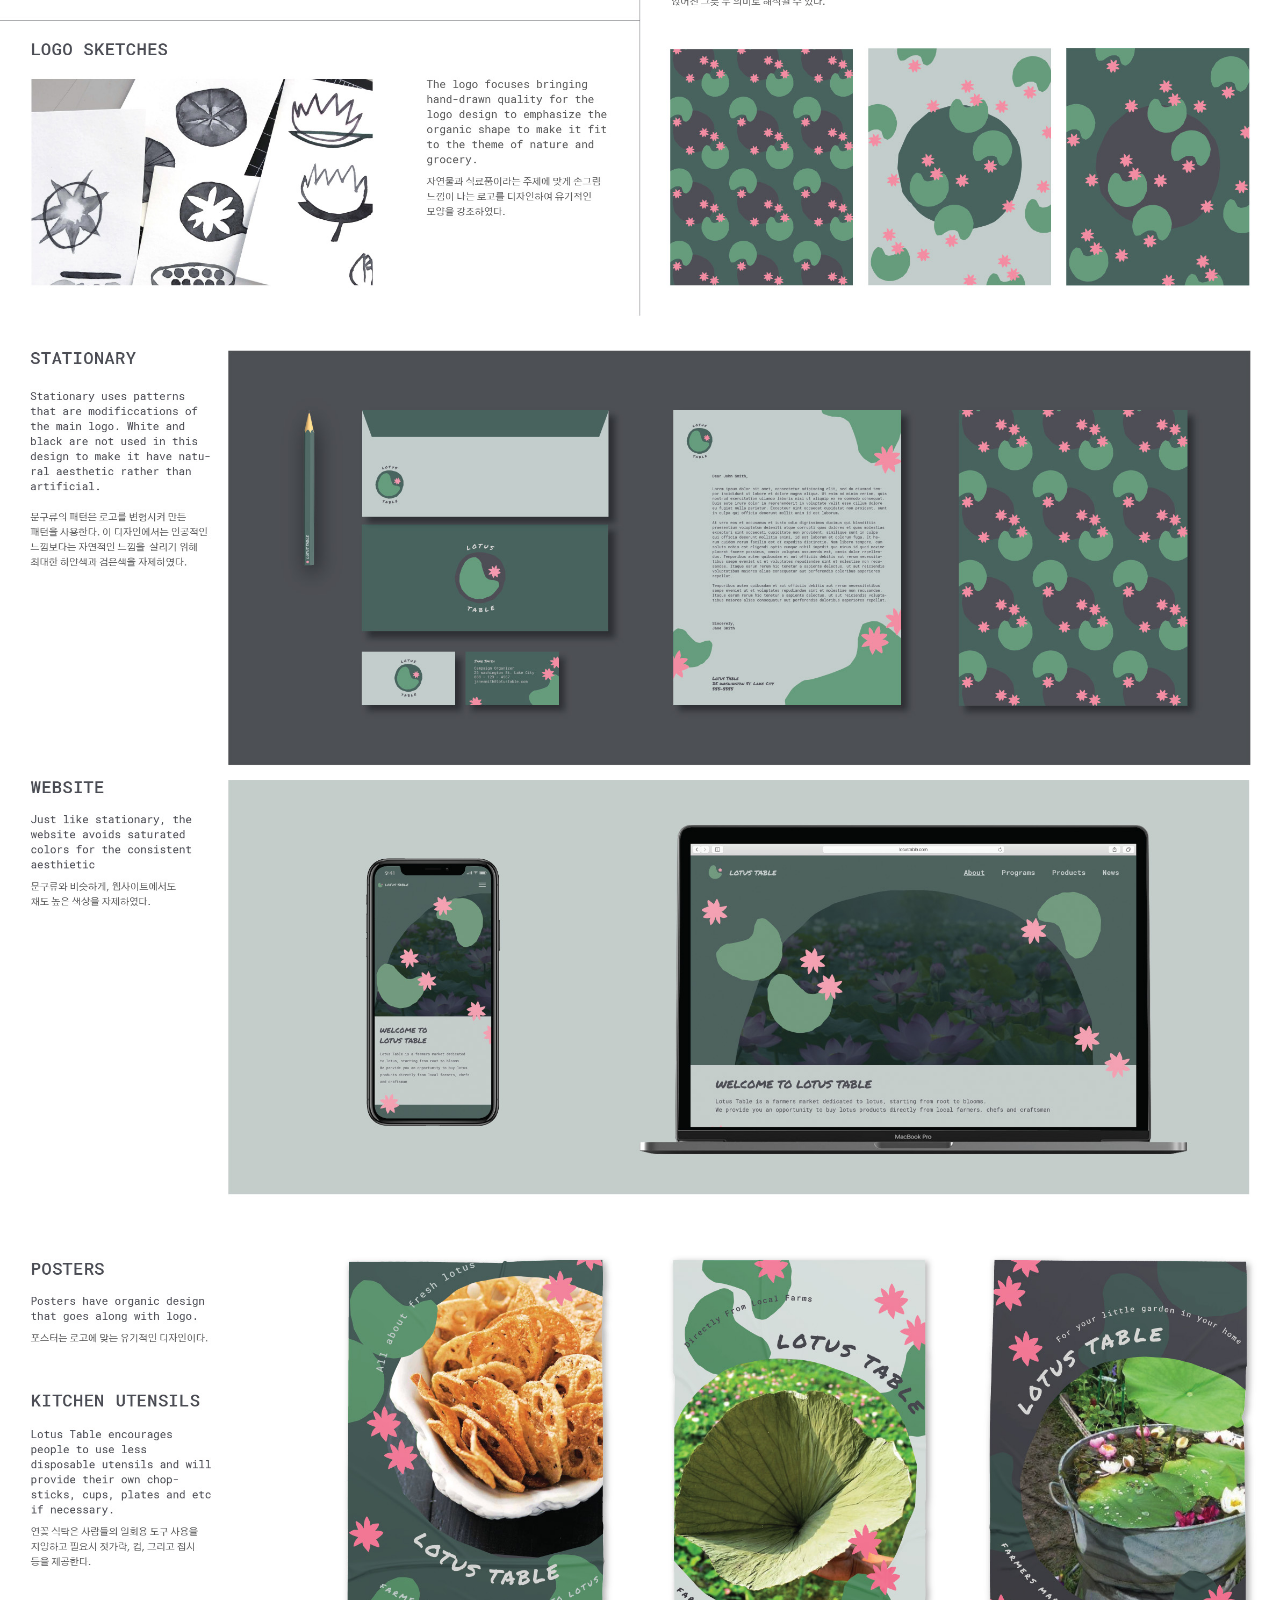
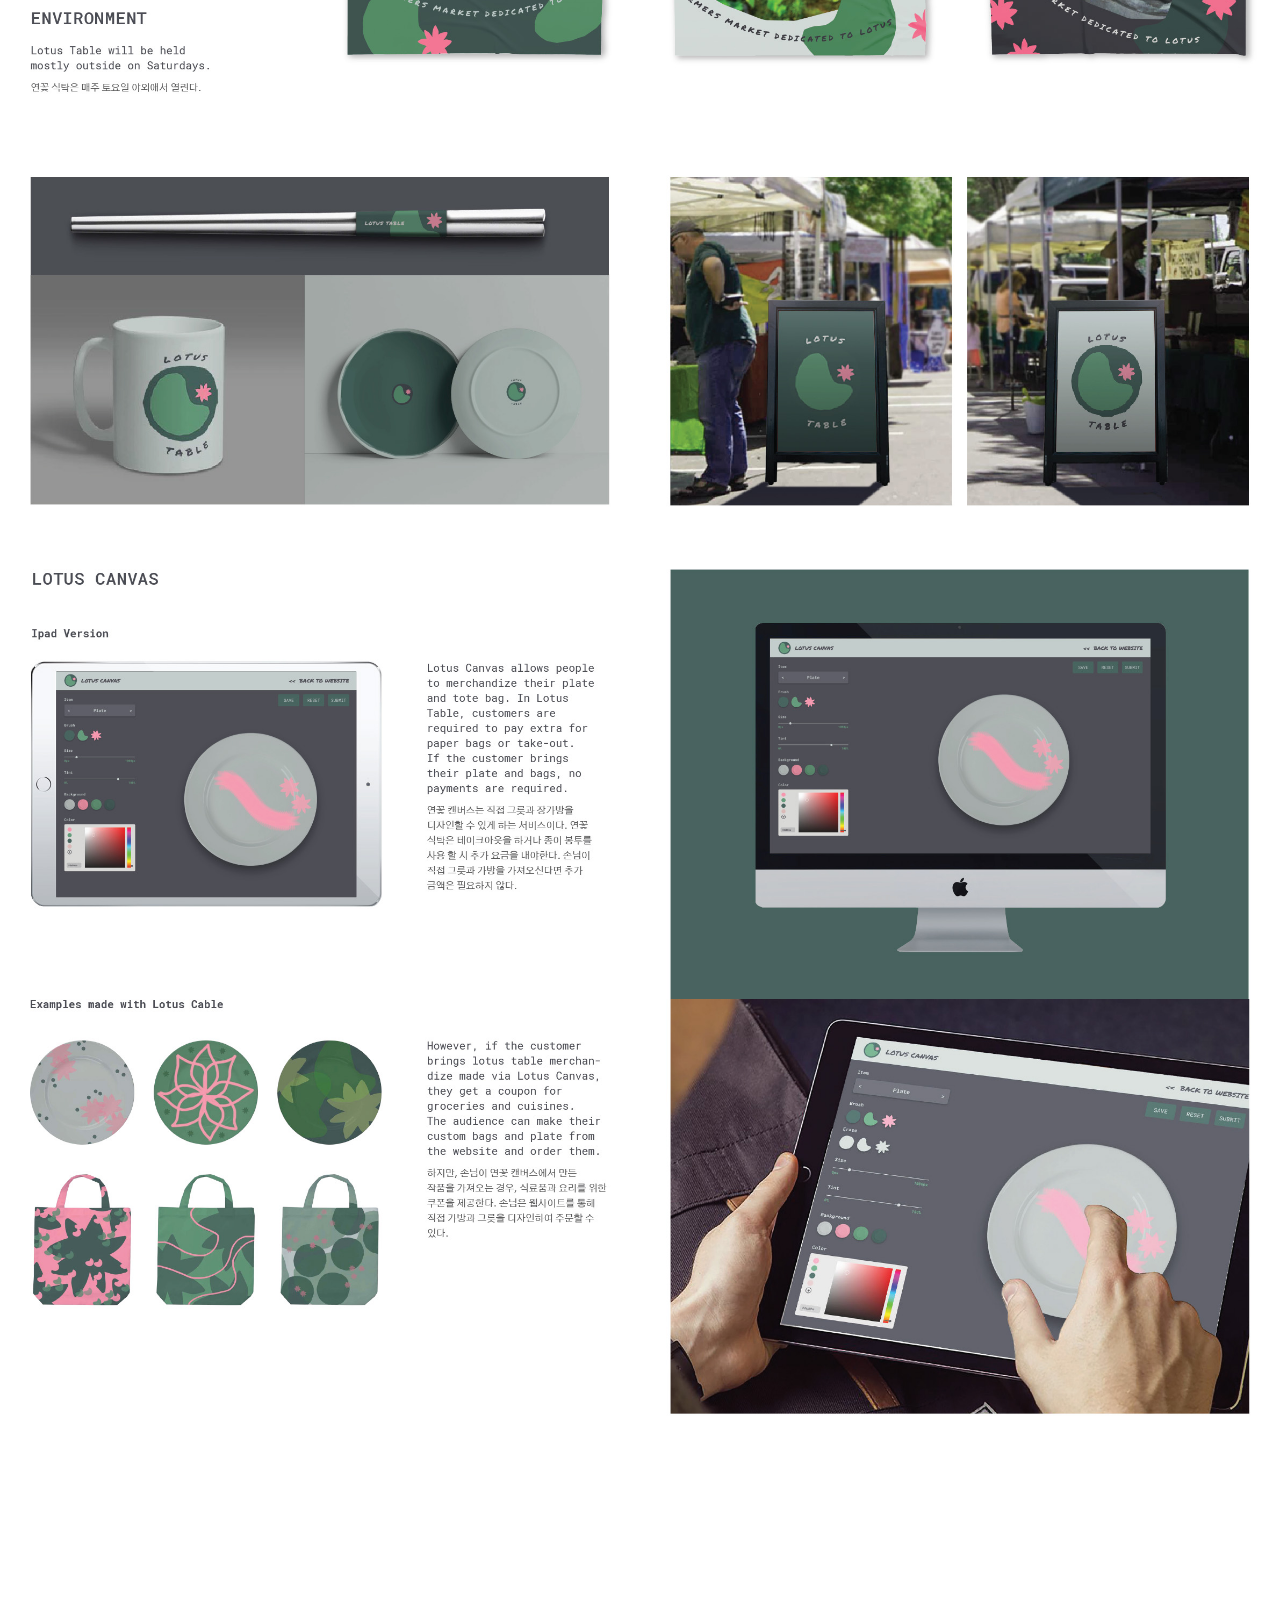
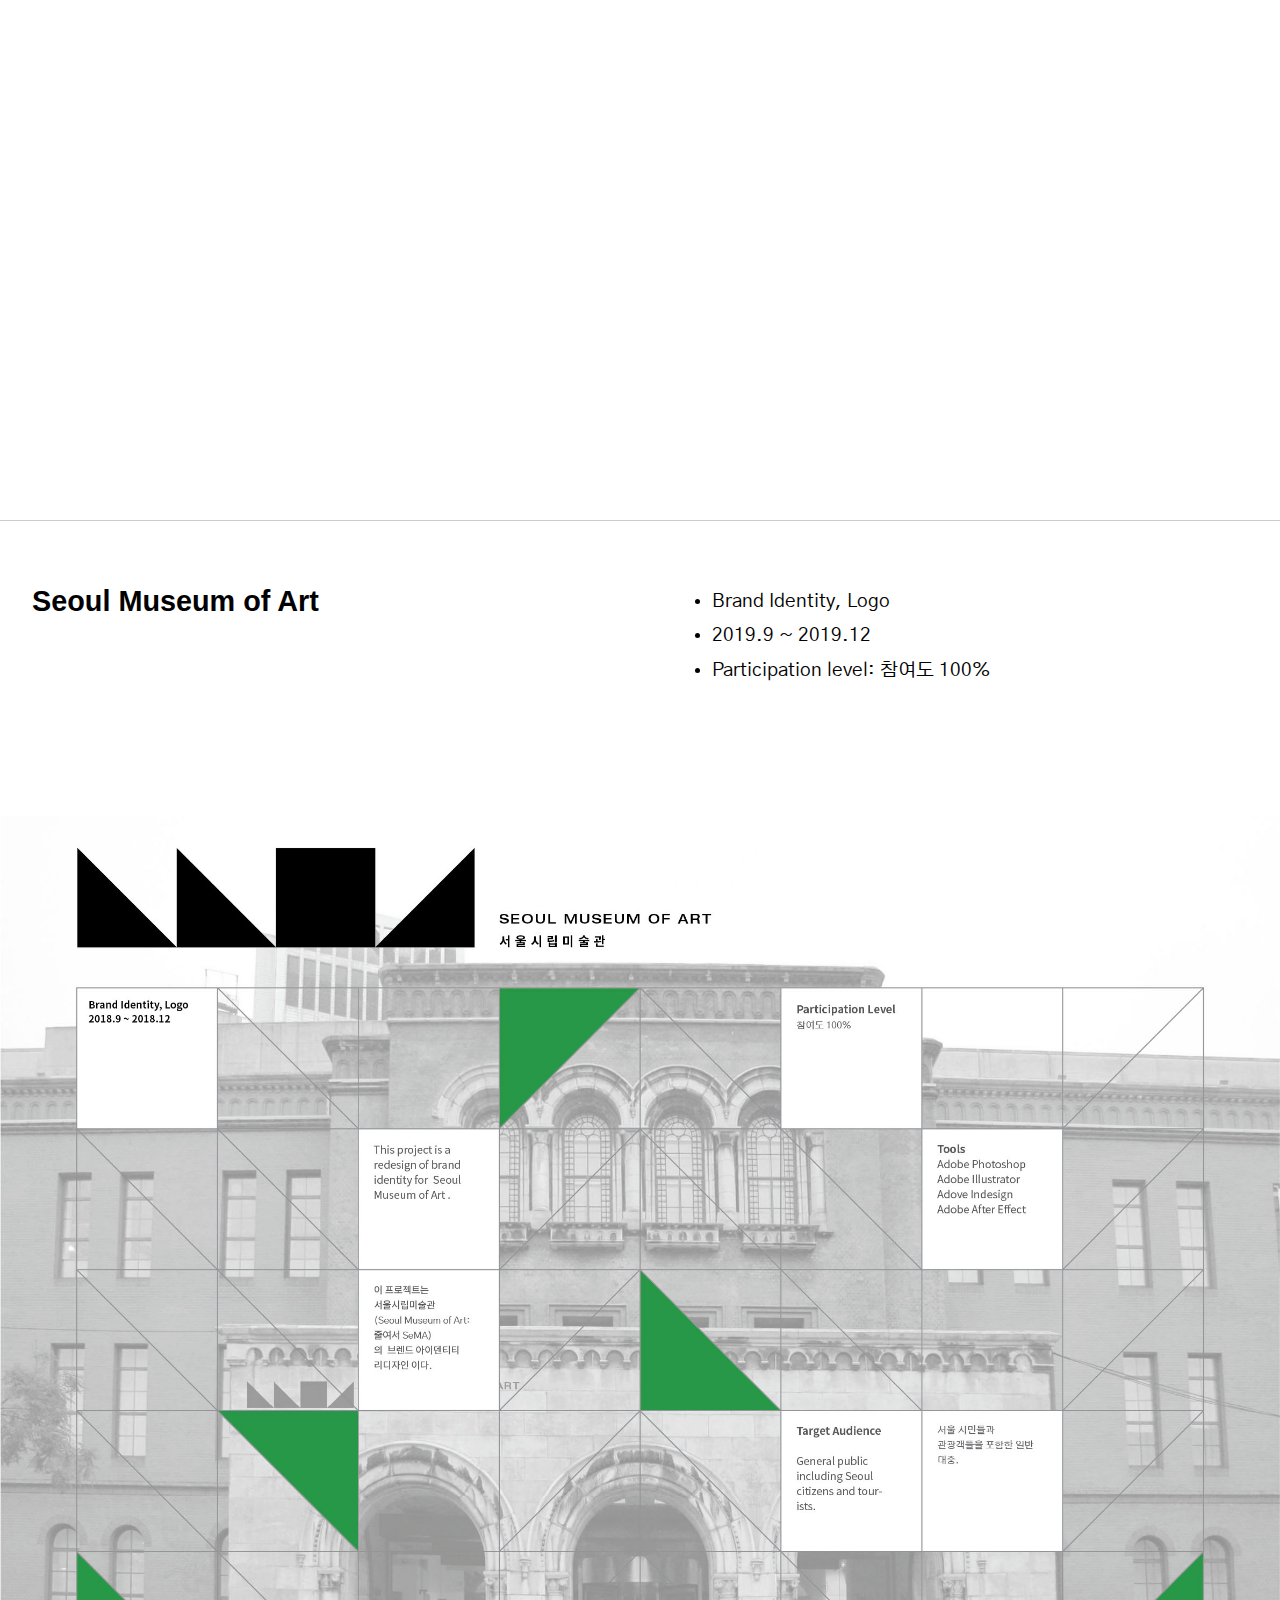
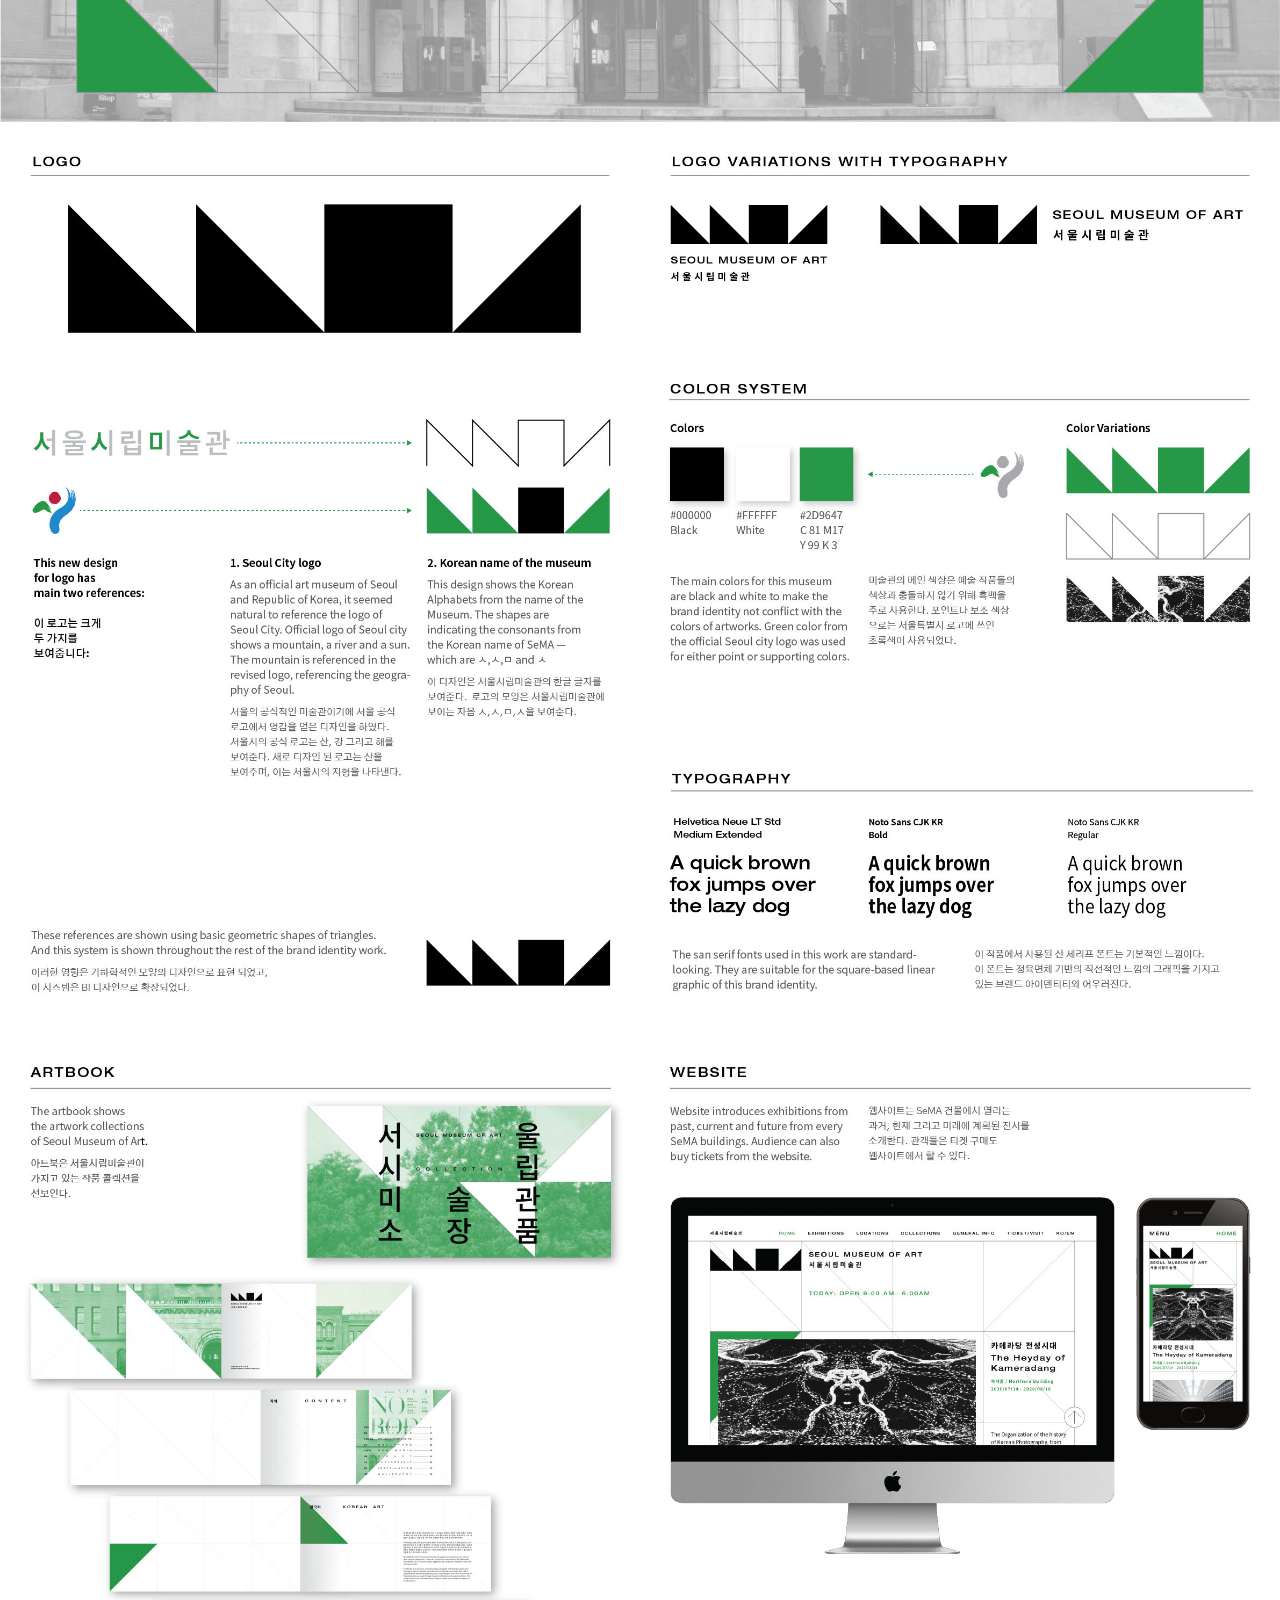
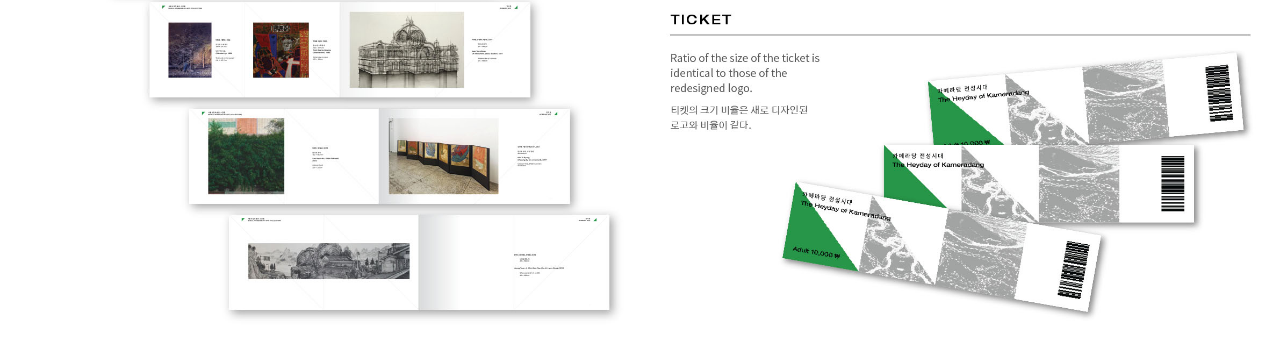
==== commit c85e1882: "visual_linke_fix" ====
--- a/brand.html
+++ b/brand.html
@@ -17,7 +17,8 @@
             <a class="current">Brand Identity</a>
             <a href="uiux.html">UI/UX</a>
             <a href="typo.html" >Typography</a>
-            <a href ="edit.html" class="editorial">Editorial Design</a>
+            <a href ="edit.html">Editorial Design</a>
+            <a href ="video.html" class="nav-line">Video</a>
             <span href="javascript:void(0);" class="menu" onclick="navDrop()"> 
                 Menu
             </span>
--- a/index.css
+++ b/index.css
@@ -24,10 +24,19 @@
 }
 
 .video{
+    position:relative;
     width: 100%;
-    height: 60%;
-    max-width: 600px;
-    margin: 6em auto 6em auto;
+    padding-bottom: 480px;
+    margin: 6em auto 6em auto; 
+    max-width: 720px;
+}
+
+.video iframe{
+    position:absolute;
+    top:0;left:0;
+    width:100%;
+    height:100%;
+    max-height: 480px;
 }
 
 @keyframes appearance{
@@ -54,8 +63,7 @@
 }
 
 .nav a{
-    /* float: left; */
-    color:black;
+    color:#999999;
     display:block;
     float:left;
 }
@@ -71,18 +79,17 @@
 .nav a:hover{
     color: black;
     text-decoration: none;
-    background-color:#dddddd;
-    transition: background-color 0.3s ease;
+    /* background-color:#dddddd; */
+    transition: color 0.3s ease;
 }
 
 .nav a:active{
     color: black;
-    background-color:#dddddd;
-    transition: background-color 0.3s ease;
-}
-
-.current{
-    background-color:#dddddd;
+    transition: color 0.3s ease;
+}
+
+.nav a.current{
+    color: black;
 }
 
 .navmargin{
@@ -105,6 +112,10 @@
 
 /* TYPOGRAPHY */
 
+.center{
+    text-align:center;
+}
+
 h1{
     font-family: 'Helvetica', sans-serif;
     font-weight: 800;
@@ -275,11 +286,11 @@
     .menu{
         display:block;
         float:right;
+        color:#999999;
     }
 
     .menu:hover{
         color: black;
-        background-color:#dddddd;
         transition: background-color 0.3s ease;
     }
 
@@ -303,13 +314,14 @@
         float: none;
         display: block;
         text-align: left;
-        background-color: #ffffff;
+        color:#999999;
+        background-color: white;
     }
 
     .nav.responsive a:hover{
-        background-color:#dddddd;;
-    }
-    .editorial{
+        color:black;
+    }
+    .nav-line{
         border-bottom: 1px solid black;
     }
 }
